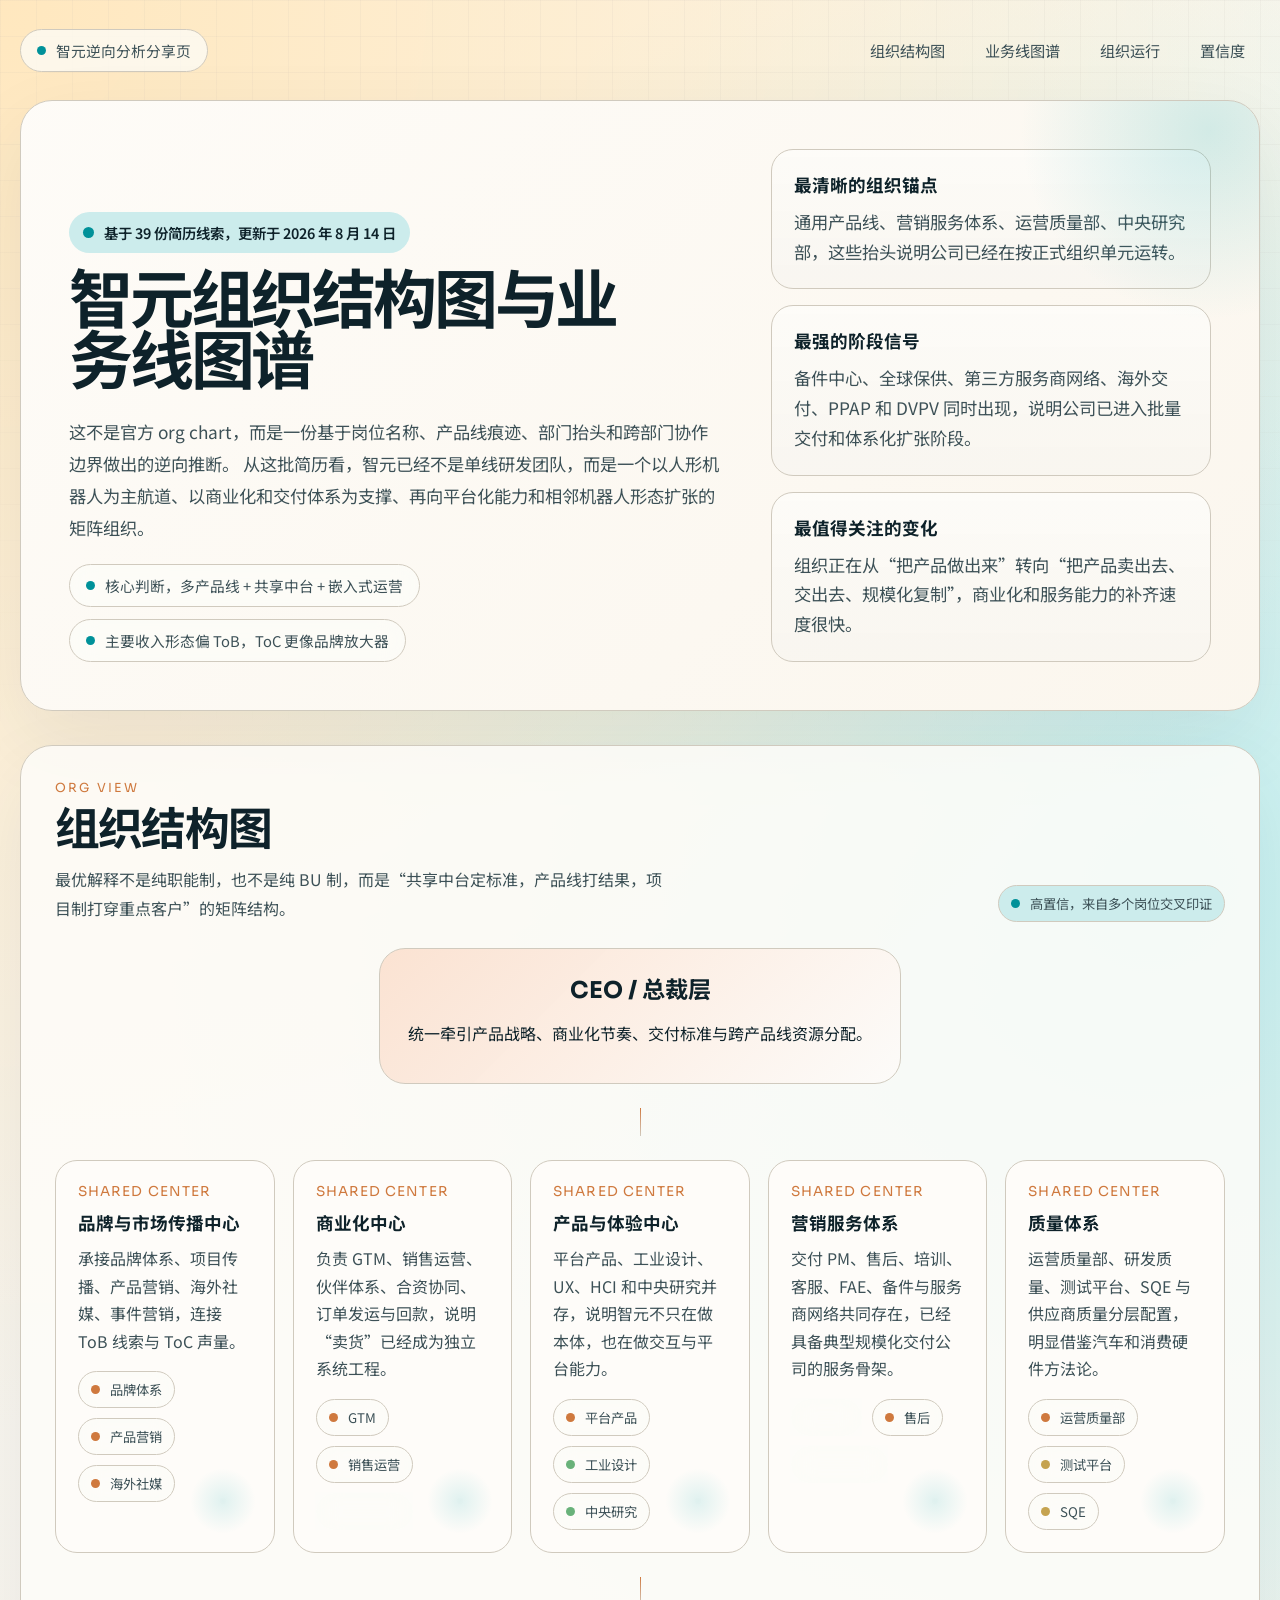
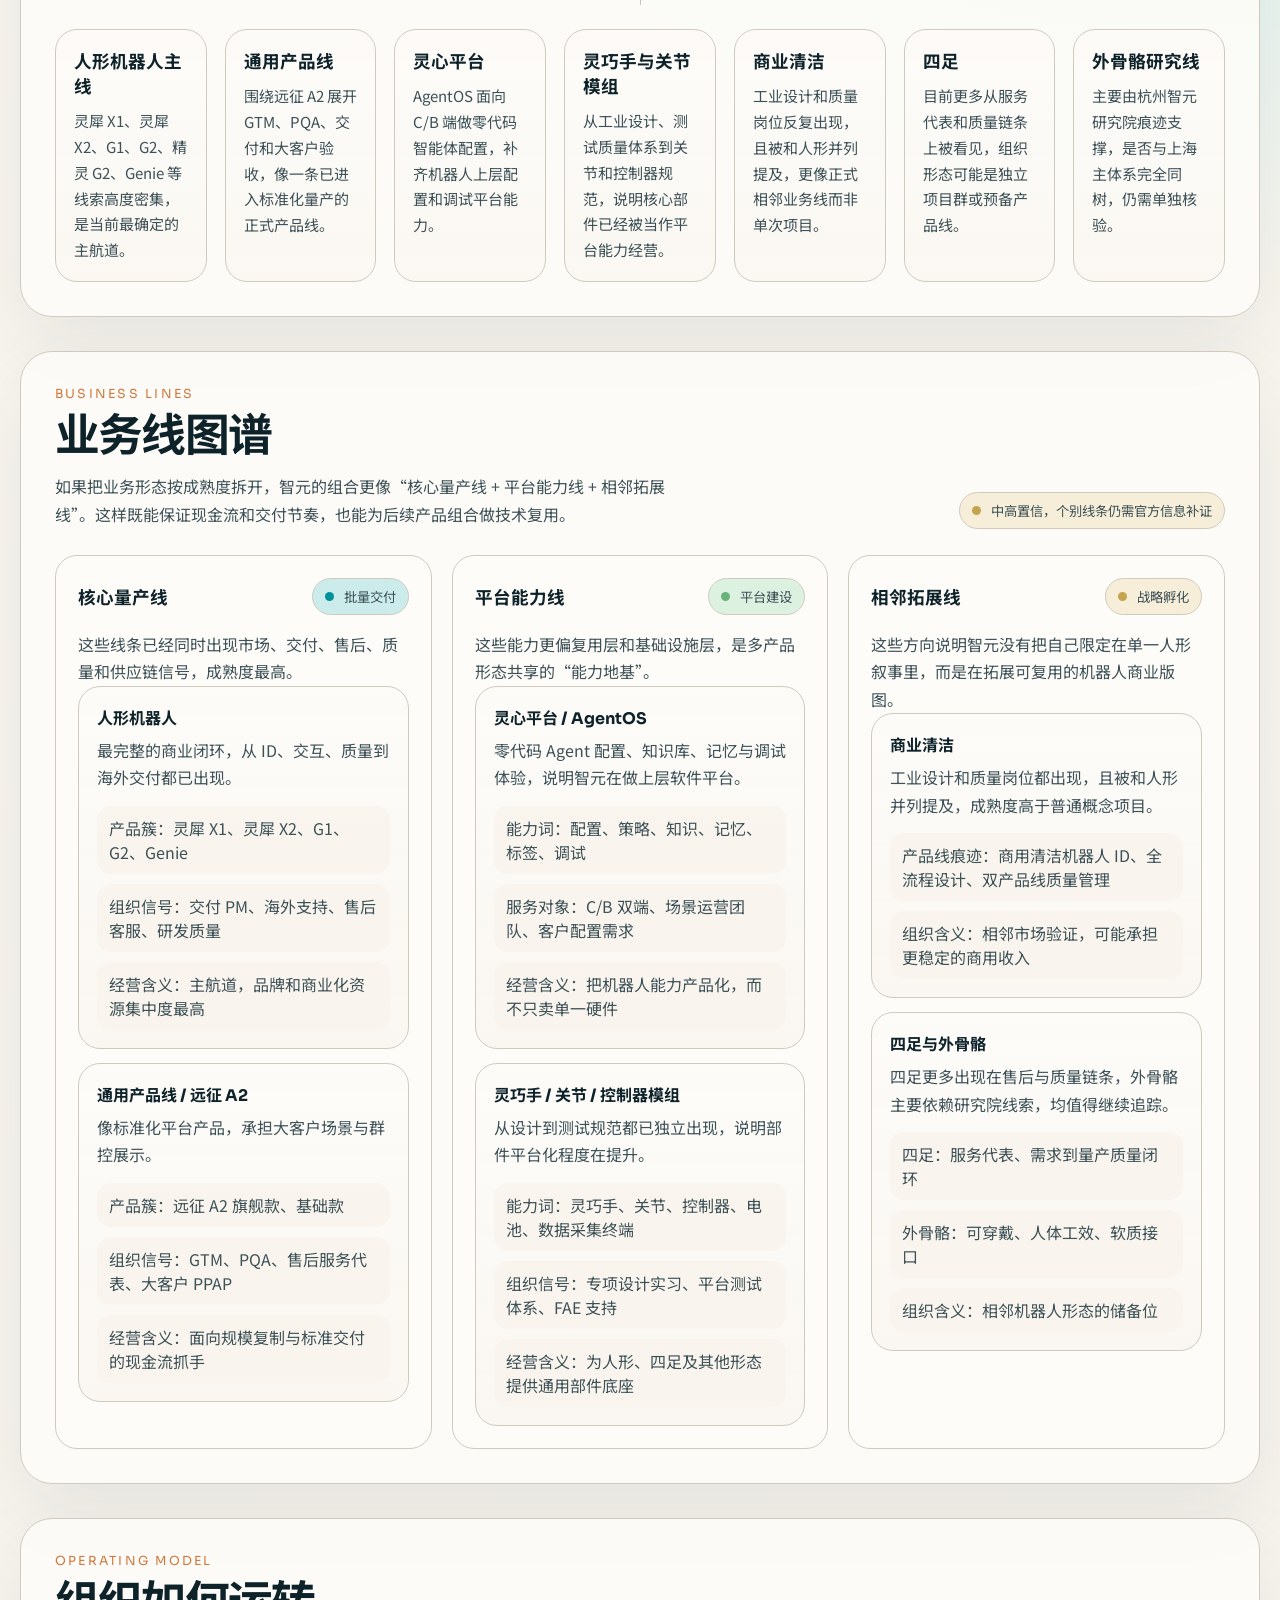
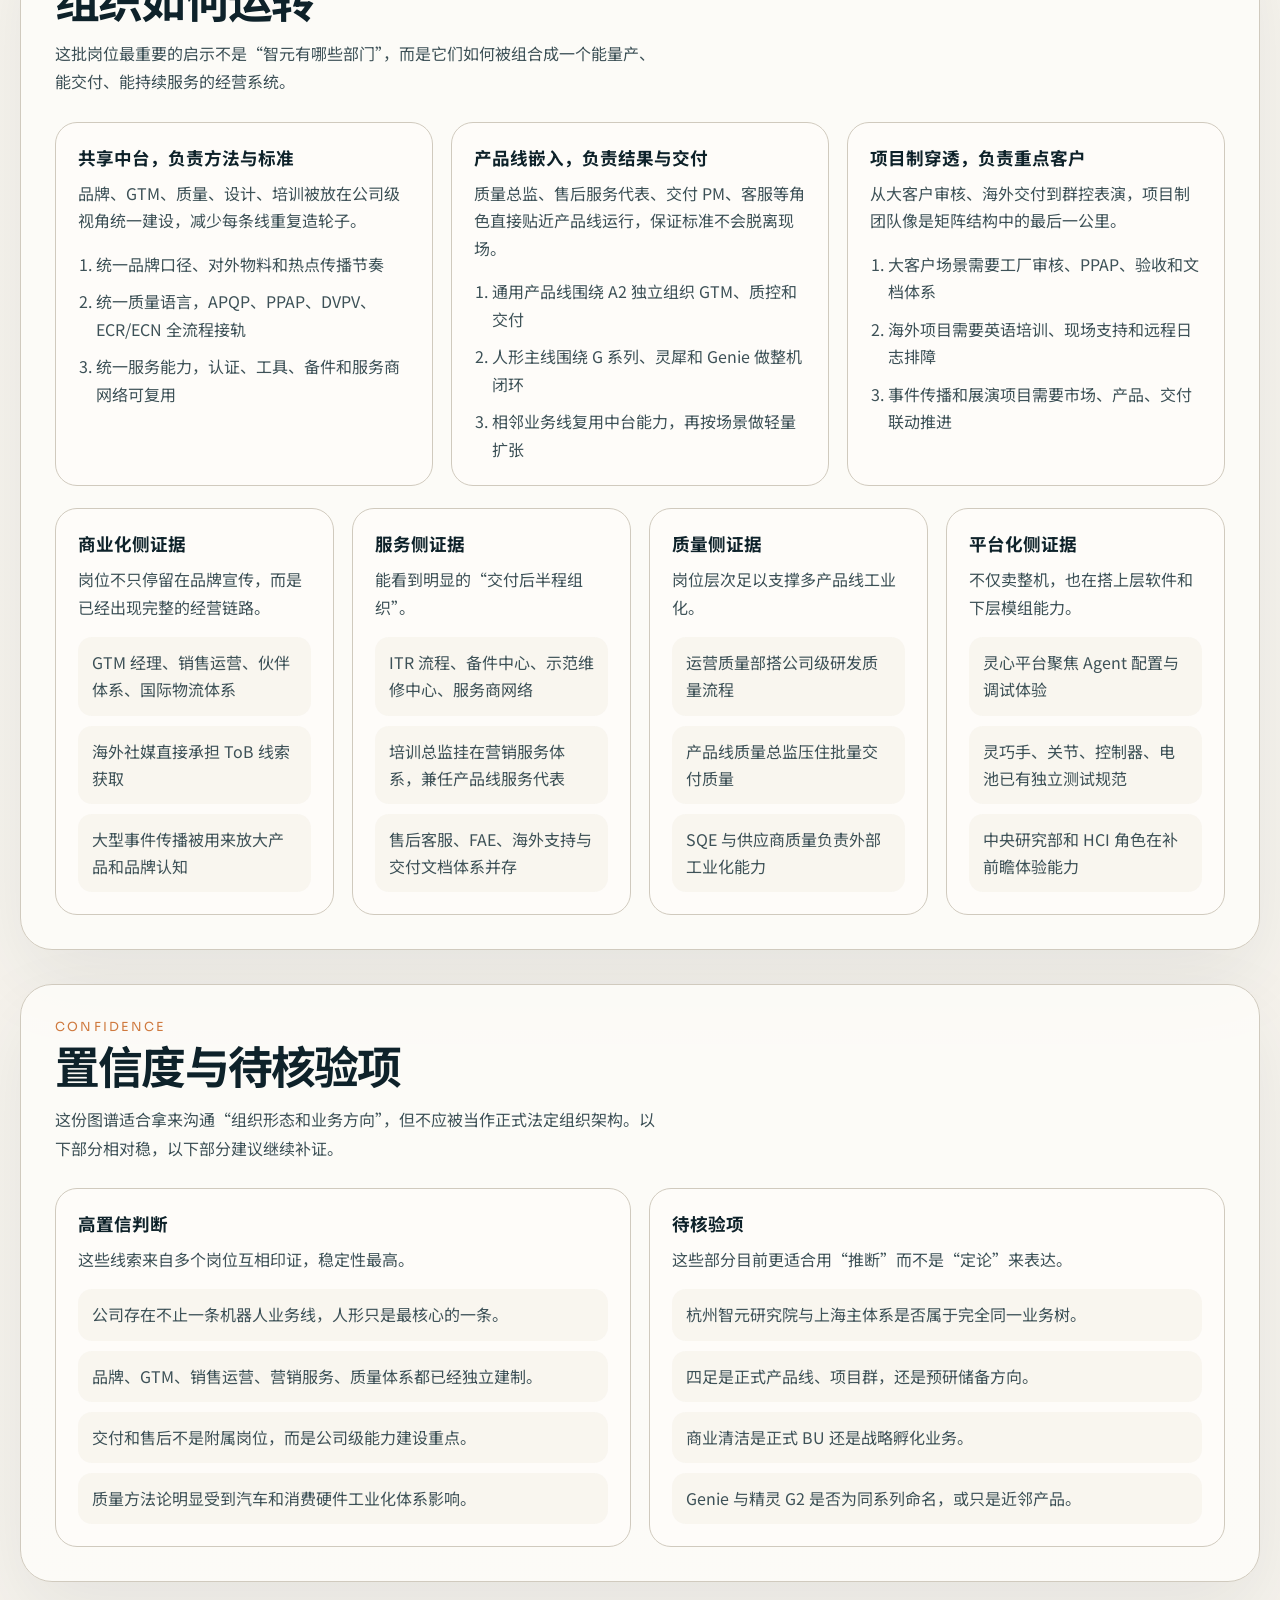
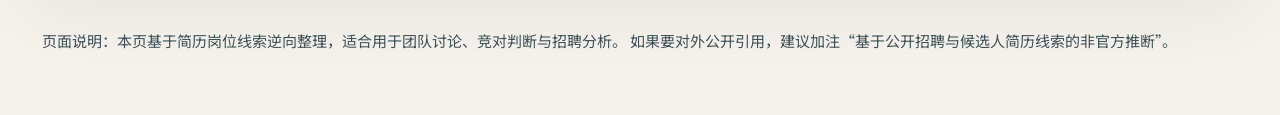
==== index.html @ f29b69a9 "Add Zhiyuan org map share page" ====
<!DOCTYPE html>
<html lang="zh-CN">
  <head>
    <meta charset="UTF-8" />
    <meta name="viewport" content="width=device-width, initial-scale=1.0" />
    <title>智元组织结构图与业务线图谱</title>
    <meta
      name="description"
      content="基于 39 份简历线索逆向推断的智元组织结构图、业务线图谱与组织运行方式。"
    />
    <style>
      @import url("https://fonts.googleapis.com/css2?family=Noto+Sans+SC:wght@400;500;700;800;900&family=Sora:wght@400;600;700;800&display=swap");

      :root {
        color-scheme: light;
        --bg: oklch(97.6% 0.01 85);
        --bg-strong: oklch(94.4% 0.028 82);
        --paper: oklch(99.2% 0.004 84 / 0.9);
        --paper-strong: oklch(97.8% 0.009 82 / 0.98);
        --ink: oklch(24% 0.03 225);
        --ink-soft: oklch(42% 0.026 218);
        --line: oklch(84% 0.018 86);
        --accent: oklch(58% 0.14 199);
        --accent-soft: oklch(92% 0.033 197);
        --signal: oklch(66% 0.13 53);
        --signal-soft: oklch(93% 0.035 56);
        --leaf: oklch(70% 0.11 150);
        --leaf-soft: oklch(94% 0.03 151);
        --warn: oklch(73% 0.11 87);
        --warn-soft: oklch(95% 0.03 89);
        --shadow: 0 30px 80px oklch(32% 0.04 228 / 0.08);
        --radius-xl: 32px;
        --radius-lg: 22px;
        --radius-md: 16px;
        --radius-sm: 999px;
      }

      * {
        box-sizing: border-box;
      }

      html {
        scroll-behavior: smooth;
      }

      body {
        margin: 0;
        min-height: 100vh;
        font-family: "Noto Sans SC", "PingFang SC", "Hiragino Sans GB",
          sans-serif;
        background:
          radial-gradient(circle at top left, oklch(94% 0.06 80), transparent 28%),
          radial-gradient(circle at 90% 18%, oklch(91% 0.06 200 / 0.75), transparent 24%),
          linear-gradient(180deg, var(--bg), oklch(96.4% 0.009 83));
        color: var(--ink);
      }

      body::before {
        content: "";
        position: fixed;
        inset: 0;
        background-image:
          linear-gradient(oklch(78% 0.01 85 / 0.18) 1px, transparent 1px),
          linear-gradient(90deg, oklch(78% 0.01 85 / 0.18) 1px, transparent 1px);
        background-size: 36px 36px;
        mask-image: linear-gradient(180deg, rgba(0, 0, 0, 0.55), transparent 85%);
        pointer-events: none;
      }

      a {
        color: inherit;
      }

      .page {
        width: min(1440px, calc(100% - 40px));
        margin: 0 auto;
        padding: 28px 0 60px;
        position: relative;
      }

      .topbar {
        display: flex;
        justify-content: space-between;
        gap: 16px;
        align-items: center;
        margin-bottom: 28px;
        flex-wrap: wrap;
      }

      .brand-chip,
      .meta-chip,
      .tag,
      .stage-chip,
      .confidence-chip {
        display: inline-flex;
        align-items: center;
        gap: 10px;
        border: 1px solid var(--line);
        border-radius: var(--radius-sm);
        padding: 10px 16px;
        font-size: 0.92rem;
        color: var(--ink-soft);
        background: oklch(99% 0.004 84 / 0.74);
        backdrop-filter: blur(12px);
      }

      .brand-chip::before,
      .meta-chip::before,
      .tag::before,
      .stage-chip::before,
      .confidence-chip::before {
        content: "";
        width: 9px;
        height: 9px;
        border-radius: 50%;
        background: var(--accent);
      }

      .nav-links {
        display: flex;
        gap: 10px;
        flex-wrap: wrap;
      }

      .nav-links a {
        text-decoration: none;
        font-size: 0.95rem;
        color: var(--ink-soft);
        padding: 10px 14px;
        border-radius: var(--radius-sm);
        border: 1px solid transparent;
      }

      .nav-links a:hover {
        border-color: var(--line);
        background: oklch(99% 0.004 84 / 0.84);
      }

      .hero {
        position: relative;
        overflow: hidden;
        border: 1px solid var(--line);
        border-radius: var(--radius-xl);
        padding: clamp(28px, 4vw, 48px);
        background:
          linear-gradient(135deg, oklch(99% 0.006 83 / 0.96), oklch(97.5% 0.013 82 / 0.95)),
          var(--paper);
        box-shadow: var(--shadow);
      }

      .hero::after {
        content: "";
        position: absolute;
        width: 460px;
        height: 460px;
        right: -180px;
        top: -200px;
        border-radius: 50%;
        background:
          radial-gradient(circle, oklch(70% 0.11 199 / 0.2), transparent 58%);
        pointer-events: none;
      }

      .hero-grid {
        display: grid;
        grid-template-columns: minmax(0, 1.45fr) minmax(320px, 0.95fr);
        gap: 30px;
        align-items: end;
      }

      .eyebrow {
        display: inline-flex;
        align-items: center;
        gap: 10px;
        margin-bottom: 18px;
        padding: 10px 14px;
        border-radius: var(--radius-sm);
        background: var(--accent-soft);
        color: var(--ink);
        font-size: 0.9rem;
        font-weight: 600;
      }

      .eyebrow::before {
        content: "";
        width: 11px;
        height: 11px;
        border-radius: 50%;
        background: var(--accent);
      }

      h1,
      h2,
      h3,
      h4 {
        margin: 0;
        font-family: "Sora", "Noto Sans SC", sans-serif;
      }

      h1 {
        max-width: 12ch;
        font-size: clamp(2.3rem, 5vw, 4.7rem);
        line-height: 0.96;
        letter-spacing: -0.05em;
      }

      .hero p {
        max-width: 65ch;
        margin: 22px 0 0;
        font-size: 1.08rem;
        line-height: 1.85;
        color: var(--ink-soft);
      }

      .hero-note {
        margin-top: 20px;
        display: flex;
        gap: 12px;
        flex-wrap: wrap;
      }

      .hero-side {
        display: grid;
        gap: 16px;
      }

      .highlight-card,
      .info-card,
      .lane,
      .run-card,
      .confidence-card,
      .evidence-card,
      .team-card,
      .product-card {
        border: 1px solid var(--line);
        border-radius: var(--radius-lg);
        background: var(--paper);
      }

      .highlight-card {
        padding: 22px;
        background:
          linear-gradient(180deg, oklch(99% 0.004 84 / 0.95), oklch(97.2% 0.008 83 / 0.97));
      }

      .highlight-card strong,
      .metric-title,
      .lane h3,
      .run-card h3,
      .team-card h3,
      .product-card h3,
      .confidence-card h3,
      .evidence-card h3 {
        display: block;
        font-size: 1.1rem;
        margin-bottom: 10px;
      }

      .highlight-card p,
      .info-card p,
      .lane p,
      .run-card p,
      .team-card p,
      .product-card p,
      .confidence-card p,
      .evidence-card p {
        margin: 0;
        color: var(--ink-soft);
        line-height: 1.72;
      }

      .section {
        margin-top: 34px;
        padding: clamp(22px, 3vw, 34px);
        border-radius: var(--radius-xl);
        background: oklch(99% 0.004 84 / 0.86);
        border: 1px solid var(--line);
        box-shadow: var(--shadow);
      }

      .section-header {
        display: flex;
        justify-content: space-between;
        gap: 16px;
        align-items: end;
        flex-wrap: wrap;
        margin-bottom: 26px;
      }

      .section-kicker {
        color: var(--signal);
        text-transform: uppercase;
        letter-spacing: 0.18em;
        font-size: 0.78rem;
        font-family: "Sora", sans-serif;
        margin-bottom: 12px;
      }

      .section-header h2 {
        font-size: clamp(1.65rem, 3.5vw, 2.8rem);
        line-height: 1.02;
        letter-spacing: -0.04em;
      }

      .section-header p {
        max-width: 68ch;
        margin: 12px 0 0;
        color: var(--ink-soft);
        line-height: 1.78;
      }

      .diagram-shell {
        position: relative;
        display: grid;
        gap: 24px;
      }

      .chief {
        justify-self: center;
        min-width: min(100%, 360px);
        padding: 22px 28px;
        border-radius: 26px;
        text-align: center;
        border: 1px solid var(--line);
        background:
          linear-gradient(135deg, var(--signal-soft), oklch(99% 0.003 84 / 0.96));
      }

      .chief h3 {
        font-size: 1.45rem;
        margin-bottom: 10px;
      }

      .connector {
        width: 1px;
        height: 28px;
        background: linear-gradient(180deg, var(--signal), var(--line));
        justify-self: center;
      }

      .team-grid,
      .product-grid,
      .evidence-grid,
      .confidence-grid {
        display: grid;
        gap: 18px;
      }

      .team-grid {
        grid-template-columns: repeat(5, minmax(0, 1fr));
      }

      .team-card {
        padding: 22px;
        position: relative;
        overflow: hidden;
      }

      .team-card::after {
        content: "";
        position: absolute;
        inset: auto 18px 18px auto;
        width: 66px;
        height: 66px;
        border-radius: 50%;
        background: radial-gradient(circle, oklch(68% 0.11 199 / 0.14), transparent 70%);
      }

      .team-role {
        font-size: 0.85rem;
        color: var(--signal);
        font-family: "Sora", sans-serif;
        letter-spacing: 0.08em;
        text-transform: uppercase;
        margin-bottom: 10px;
      }

      .tag-row,
      .evidence-list {
        display: flex;
        gap: 10px;
        flex-wrap: wrap;
        margin-top: 16px;
      }

      .tag,
      .stage-chip,
      .confidence-chip {
        padding: 8px 12px;
        font-size: 0.83rem;
      }

      .tag::before {
        background: var(--signal);
      }

      .tag.is-leaf::before,
      .stage-chip.is-platform::before {
        background: var(--leaf);
      }

      .tag.is-warn::before,
      .stage-chip.is-adjacent::before,
      .confidence-chip.is-medium::before {
        background: var(--warn);
      }

      .stage-chip.is-core {
        background: var(--accent-soft);
      }

      .stage-chip.is-platform {
        background: var(--leaf-soft);
      }

      .stage-chip.is-adjacent {
        background: var(--warn-soft);
      }

      .confidence-chip.is-high {
        background: var(--accent-soft);
      }

      .confidence-chip.is-medium {
        background: var(--warn-soft);
      }

      .confidence-chip.is-low {
        background: oklch(95% 0.02 20);
      }

      .product-grid {
        grid-template-columns: repeat(7, minmax(0, 1fr));
      }

      .product-card {
        padding: 18px;
        min-height: 180px;
        background:
          linear-gradient(180deg, oklch(99% 0.004 84 / 0.96), oklch(97.8% 0.008 83 / 0.95));
      }

      .product-card p {
        font-size: 0.94rem;
      }

      .lane-grid {
        display: grid;
        gap: 20px;
        grid-template-columns: repeat(3, minmax(0, 1fr));
      }

      .lane {
        padding: 22px;
      }

      .lane-header {
        display: flex;
        align-items: center;
        justify-content: space-between;
        gap: 12px;
        margin-bottom: 16px;
      }

      .lane-header h3 {
        margin-bottom: 0;
      }

      .lane-stack {
        display: grid;
        gap: 14px;
      }

      .info-card {
        padding: 18px;
        background:
          linear-gradient(180deg, oklch(99% 0.004 84 / 0.98), oklch(97.6% 0.008 82 / 0.96));
      }

      .info-card h4 {
        font-size: 1rem;
        margin-bottom: 8px;
      }

      .info-card ul {
        margin: 14px 0 0;
        padding: 0;
        list-style: none;
        display: grid;
        gap: 10px;
        color: var(--ink-soft);
      }

      .info-card li {
        padding: 10px 12px;
        border-radius: 14px;
        background: oklch(97.2% 0.009 83 / 0.95);
      }

      .run-grid {
        display: grid;
        gap: 18px;
        grid-template-columns: repeat(3, minmax(0, 1fr));
      }

      .run-card {
        padding: 22px;
      }

      .run-card ol {
        margin: 16px 0 0;
        padding-left: 18px;
        color: var(--ink-soft);
        display: grid;
        gap: 10px;
        line-height: 1.72;
      }

      .confidence-grid {
        grid-template-columns: repeat(2, minmax(0, 1fr));
      }

      .confidence-card,
      .evidence-card {
        padding: 22px;
      }

      .confidence-card ul,
      .evidence-card ul {
        list-style: none;
        padding: 0;
        margin: 16px 0 0;
        display: grid;
        gap: 10px;
      }

      .confidence-card li,
      .evidence-card li {
        padding: 12px 14px;
        border-radius: 14px;
        background: oklch(97.4% 0.009 82 / 0.95);
        color: var(--ink-soft);
        line-height: 1.7;
      }

      .evidence-grid {
        grid-template-columns: repeat(4, minmax(0, 1fr));
      }

      footer {
        margin-top: 26px;
        padding: 20px 22px 0;
        color: var(--ink-soft);
        font-size: 0.94rem;
        line-height: 1.78;
      }

      .fade-up {
        opacity: 0;
        transform: translateY(28px);
        animation: fade-up 0.8s cubic-bezier(0.22, 1, 0.36, 1) forwards;
      }

      .delay-1 {
        animation-delay: 0.08s;
      }

      .delay-2 {
        animation-delay: 0.16s;
      }

      .delay-3 {
        animation-delay: 0.24s;
      }

      .delay-4 {
        animation-delay: 0.32s;
      }

      @keyframes fade-up {
        to {
          opacity: 1;
          transform: translateY(0);
        }
      }

      @media (max-width: 1240px) {
        .team-grid {
          grid-template-columns: repeat(3, minmax(0, 1fr));
        }

        .product-grid {
          grid-template-columns: repeat(4, minmax(0, 1fr));
        }

        .evidence-grid {
          grid-template-columns: repeat(2, minmax(0, 1fr));
        }
      }

      @media (max-width: 980px) {
        .page {
          width: min(100% - 24px, 1440px);
          padding-top: 18px;
        }

        .hero-grid,
        .lane-grid,
        .run-grid,
        .confidence-grid {
          grid-template-columns: 1fr;
        }

        .team-grid {
          grid-template-columns: repeat(2, minmax(0, 1fr));
        }

        .product-grid {
          grid-template-columns: repeat(2, minmax(0, 1fr));
        }
      }

      @media (max-width: 680px) {
        .section,
        .hero {
          padding: 22px;
          border-radius: 24px;
        }

        .team-grid,
        .product-grid,
        .evidence-grid {
          grid-template-columns: 1fr;
        }

        h1 {
          max-width: none;
        }

        .topbar {
          margin-bottom: 18px;
        }

        .nav-links {
          width: 100%;
        }

        .nav-links a {
          flex: 1 1 auto;
          text-align: center;
        }
      }
    </style>
  </head>
  <body>
    <div class="page">
      <header class="topbar fade-up">
        <div class="brand-chip">智元逆向分析分享页</div>
        <nav class="nav-links" aria-label="页面导航">
          <a href="#org">组织结构图</a>
          <a href="#lines">业务线图谱</a>
          <a href="#operating">组织运行</a>
          <a href="#confidence">置信度</a>
        </nav>
      </header>

      <section class="hero fade-up delay-1">
        <div class="hero-grid">
          <div>
            <div class="eyebrow">基于 39 份简历线索，更新于 2026 年 8 月 14 日</div>
            <h1>智元组织结构图与业务线图谱</h1>
            <p>
              这不是官方 org chart，而是一份基于岗位名称、产品线痕迹、部门抬头和跨部门协作边界做出的逆向推断。
              从这批简历看，智元已经不是单线研发团队，而是一个以人形机器人为主航道、以商业化和交付体系为支撑、再向平台化能力和相邻机器人形态扩张的矩阵组织。
            </p>
            <div class="hero-note">
              <span class="meta-chip">核心判断，多产品线 + 共享中台 + 嵌入式运营</span>
              <span class="meta-chip">主要收入形态偏 ToB，ToC 更像品牌放大器</span>
            </div>
          </div>

          <div class="hero-side">
            <article class="highlight-card">
              <strong>最清晰的组织锚点</strong>
              <p>通用产品线、营销服务体系、运营质量部、中央研究部，这些抬头说明公司已经在按正式组织单元运转。</p>
            </article>
            <article class="highlight-card">
              <strong>最强的阶段信号</strong>
              <p>备件中心、全球保供、第三方服务商网络、海外交付、PPAP 和 DVPV 同时出现，说明公司已进入批量交付和体系化扩张阶段。</p>
            </article>
            <article class="highlight-card">
              <strong>最值得关注的变化</strong>
              <p>组织正在从“把产品做出来”转向“把产品卖出去、交出去、规模化复制”，商业化和服务能力的补齐速度很快。</p>
            </article>
          </div>
        </div>
      </section>

      <section class="section fade-up delay-2" id="org">
        <div class="section-header">
          <div>
            <div class="section-kicker">Org View</div>
            <h2>组织结构图</h2>
            <p>
              最优解释不是纯职能制，也不是纯 BU 制，而是“共享中台定标准，产品线打结果，项目制打穿重点客户”的矩阵结构。
            </p>
          </div>
          <span class="confidence-chip is-high">高置信，来自多个岗位交叉印证</span>
        </div>

        <div class="diagram-shell">
          <div class="chief">
            <h3>CEO / 总裁层</h3>
            <p>统一牵引产品战略、商业化节奏、交付标准与跨产品线资源分配。</p>
          </div>
          <div class="connector" aria-hidden="true"></div>

          <div class="team-grid">
            <article class="team-card">
              <div class="team-role">Shared Center</div>
              <h3>品牌与市场传播中心</h3>
              <p>承接品牌体系、项目传播、产品营销、海外社媒、事件营销，连接 ToB 线索与 ToC 声量。</p>
              <div class="tag-row">
                <span class="tag">品牌体系</span>
                <span class="tag">产品营销</span>
                <span class="tag">海外社媒</span>
              </div>
            </article>

            <article class="team-card">
              <div class="team-role">Shared Center</div>
              <h3>商业化中心</h3>
              <p>负责 GTM、销售运营、伙伴体系、合资协同、订单发运与回款，说明“卖货”已经成为独立系统工程。</p>
              <div class="tag-row">
                <span class="tag">GTM</span>
                <span class="tag">销售运营</span>
                <span class="tag">伙伴体系</span>
              </div>
            </article>

            <article class="team-card">
              <div class="team-role">Shared Center</div>
              <h3>产品与体验中心</h3>
              <p>平台产品、工业设计、UX、HCI 和中央研究并存，说明智元不只在做本体，也在做交互与平台能力。</p>
              <div class="tag-row">
                <span class="tag">平台产品</span>
                <span class="tag is-leaf">工业设计</span>
                <span class="tag is-leaf">中央研究</span>
              </div>
            </article>

            <article class="team-card">
              <div class="team-role">Shared Center</div>
              <h3>营销服务体系</h3>
              <p>交付 PM、售后、培训、客服、FAE、备件与服务商网络共同存在，已经具备典型规模化交付公司的服务骨架。</p>
              <div class="tag-row">
                <span class="tag">交付</span>
                <span class="tag">售后</span>
                <span class="tag">培训认证</span>
              </div>
            </article>

            <article class="team-card">
              <div class="team-role">Shared Center</div>
              <h3>质量体系</h3>
              <p>运营质量部、研发质量、测试平台、SQE 与供应商质量分层配置，明显借鉴汽车和消费硬件方法论。</p>
              <div class="tag-row">
                <span class="tag">运营质量部</span>
                <span class="tag is-warn">测试平台</span>
                <span class="tag is-warn">SQE</span>
              </div>
            </article>
          </div>

          <div class="connector" aria-hidden="true"></div>

          <div class="product-grid">
            <article class="product-card">
              <h3>人形机器人主线</h3>
              <p>灵犀 X1、灵犀 X2、G1、G2、精灵 G2、Genie 等线索高度密集，是当前最确定的主航道。</p>
            </article>
            <article class="product-card">
              <h3>通用产品线</h3>
              <p>围绕远征 A2 展开 GTM、PQA、交付和大客户验收，像一条已进入标准化量产的正式产品线。</p>
            </article>
            <article class="product-card">
              <h3>灵心平台</h3>
              <p>AgentOS 面向 C/B 端做零代码智能体配置，补齐机器人上层配置和调试平台能力。</p>
            </article>
            <article class="product-card">
              <h3>灵巧手与关节模组</h3>
              <p>从工业设计、测试质量体系到关节和控制器规范，说明核心部件已经被当作平台能力经营。</p>
            </article>
            <article class="product-card">
              <h3>商业清洁</h3>
              <p>工业设计和质量岗位反复出现，且被和人形并列提及，更像正式相邻业务线而非单次项目。</p>
            </article>
            <article class="product-card">
              <h3>四足</h3>
              <p>目前更多从服务代表和质量链条上被看见，组织形态可能是独立项目群或预备产品线。</p>
            </article>
            <article class="product-card">
              <h3>外骨骼研究线</h3>
              <p>主要由杭州智元研究院痕迹支撑，是否与上海主体系完全同树，仍需单独核验。</p>
            </article>
          </div>
        </div>
      </section>

      <section class="section fade-up delay-3" id="lines">
        <div class="section-header">
          <div>
            <div class="section-kicker">Business Lines</div>
            <h2>业务线图谱</h2>
            <p>
              如果把业务形态按成熟度拆开，智元的组合更像“核心量产线 + 平台能力线 + 相邻拓展线”。这样既能保证现金流和交付节奏，也能为后续产品组合做技术复用。
            </p>
          </div>
          <span class="confidence-chip is-medium">中高置信，个别线条仍需官方信息补证</span>
        </div>

        <div class="lane-grid">
          <article class="lane">
            <div class="lane-header">
              <h3>核心量产线</h3>
              <span class="stage-chip is-core">批量交付</span>
            </div>
            <p>这些线条已经同时出现市场、交付、售后、质量和供应链信号，成熟度最高。</p>
            <div class="lane-stack">
              <section class="info-card">
                <h4>人形机器人</h4>
                <p>最完整的商业闭环，从 ID、交互、质量到海外交付都已出现。</p>
                <ul>
                  <li>产品簇：灵犀 X1、灵犀 X2、G1、G2、Genie</li>
                  <li>组织信号：交付 PM、海外支持、售后客服、研发质量</li>
                  <li>经营含义：主航道，品牌和商业化资源集中度最高</li>
                </ul>
              </section>

              <section class="info-card">
                <h4>通用产品线 / 远征 A2</h4>
                <p>像标准化平台产品，承担大客户场景与群控展示。</p>
                <ul>
                  <li>产品簇：远征 A2 旗舰款、基础款</li>
                  <li>组织信号：GTM、PQA、售后服务代表、大客户 PPAP</li>
                  <li>经营含义：面向规模复制与标准交付的现金流抓手</li>
                </ul>
              </section>
            </div>
          </article>

          <article class="lane">
            <div class="lane-header">
              <h3>平台能力线</h3>
              <span class="stage-chip is-platform">平台建设</span>
            </div>
            <p>这些能力更偏复用层和基础设施层，是多产品形态共享的“能力地基”。</p>
            <div class="lane-stack">
              <section class="info-card">
                <h4>灵心平台 / AgentOS</h4>
                <p>零代码 Agent 配置、知识库、记忆与调试体验，说明智元在做上层软件平台。</p>
                <ul>
                  <li>能力词：配置、策略、知识、记忆、标签、调试</li>
                  <li>服务对象：C/B 双端、场景运营团队、客户配置需求</li>
                  <li>经营含义：把机器人能力产品化，而不只卖单一硬件</li>
                </ul>
              </section>

              <section class="info-card">
                <h4>灵巧手 / 关节 / 控制器模组</h4>
                <p>从设计到测试规范都已独立出现，说明部件平台化程度在提升。</p>
                <ul>
                  <li>能力词：灵巧手、关节、控制器、电池、数据采集终端</li>
                  <li>组织信号：专项设计实习、平台测试体系、FAE 支持</li>
                  <li>经营含义：为人形、四足及其他形态提供通用部件底座</li>
                </ul>
              </section>
            </div>
          </article>

          <article class="lane">
            <div class="lane-header">
              <h3>相邻拓展线</h3>
              <span class="stage-chip is-adjacent">战略孵化</span>
            </div>
            <p>这些方向说明智元没有把自己限定在单一人形叙事里，而是在拓展可复用的机器人商业版图。</p>
            <div class="lane-stack">
              <section class="info-card">
                <h4>商业清洁</h4>
                <p>工业设计和质量岗位都出现，且被和人形并列提及，成熟度高于普通概念项目。</p>
                <ul>
                  <li>产品线痕迹：商用清洁机器人 ID、全流程设计、双产品线质量管理</li>
                  <li>组织含义：相邻市场验证，可能承担更稳定的商用收入</li>
                </ul>
              </section>

              <section class="info-card">
                <h4>四足与外骨骼</h4>
                <p>四足更多出现在售后与质量链条，外骨骼主要依赖研究院线索，均值得继续追踪。</p>
                <ul>
                  <li>四足：服务代表、需求到量产质量闭环</li>
                  <li>外骨骼：可穿戴、人体工效、软质接口</li>
                  <li>组织含义：相邻机器人形态的储备位</li>
                </ul>
              </section>
            </div>
          </article>
        </div>
      </section>

      <section class="section fade-up delay-4" id="operating">
        <div class="section-header">
          <div>
            <div class="section-kicker">Operating Model</div>
            <h2>组织如何运转</h2>
            <p>
              这批岗位最重要的启示不是“智元有哪些部门”，而是它们如何被组合成一个能量产、能交付、能持续服务的经营系统。
            </p>
          </div>
        </div>

        <div class="run-grid">
          <article class="run-card">
            <h3>共享中台，负责方法与标准</h3>
            <p>品牌、GTM、质量、设计、培训被放在公司级视角统一建设，减少每条线重复造轮子。</p>
            <ol>
              <li>统一品牌口径、对外物料和热点传播节奏</li>
              <li>统一质量语言，APQP、PPAP、DVPV、ECR/ECN 全流程接轨</li>
              <li>统一服务能力，认证、工具、备件和服务商网络可复用</li>
            </ol>
          </article>

          <article class="run-card">
            <h3>产品线嵌入，负责结果与交付</h3>
            <p>质量总监、售后服务代表、交付 PM、客服等角色直接贴近产品线运行，保证标准不会脱离现场。</p>
            <ol>
              <li>通用产品线围绕 A2 独立组织 GTM、质控和交付</li>
              <li>人形主线围绕 G 系列、灵犀和 Genie 做整机闭环</li>
              <li>相邻业务线复用中台能力，再按场景做轻量扩张</li>
            </ol>
          </article>

          <article class="run-card">
            <h3>项目制穿透，负责重点客户</h3>
            <p>从大客户审核、海外交付到群控表演，项目制团队像是矩阵结构中的最后一公里。</p>
            <ol>
              <li>大客户场景需要工厂审核、PPAP、验收和文档体系</li>
              <li>海外项目需要英语培训、现场支持和远程日志排障</li>
              <li>事件传播和展演项目需要市场、产品、交付联动推进</li>
            </ol>
          </article>
        </div>

        <div class="evidence-grid" style="margin-top: 22px;">
          <article class="evidence-card">
            <h3>商业化侧证据</h3>
            <p>岗位不只停留在品牌宣传，而是已经出现完整的经营链路。</p>
            <ul>
              <li>GTM 经理、销售运营、伙伴体系、国际物流体系</li>
              <li>海外社媒直接承担 ToB 线索获取</li>
              <li>大型事件传播被用来放大产品和品牌认知</li>
            </ul>
          </article>

          <article class="evidence-card">
            <h3>服务侧证据</h3>
            <p>能看到明显的“交付后半程组织”。</p>
            <ul>
              <li>ITR 流程、备件中心、示范维修中心、服务商网络</li>
              <li>培训总监挂在营销服务体系，兼任产品线服务代表</li>
              <li>售后客服、FAE、海外支持与交付文档体系并存</li>
            </ul>
          </article>

          <article class="evidence-card">
            <h3>质量侧证据</h3>
            <p>岗位层次足以支撑多产品线工业化。</p>
            <ul>
              <li>运营质量部搭公司级研发质量流程</li>
              <li>产品线质量总监压住批量交付质量</li>
              <li>SQE 与供应商质量负责外部工业化能力</li>
            </ul>
          </article>

          <article class="evidence-card">
            <h3>平台化侧证据</h3>
            <p>不仅卖整机，也在搭上层软件和下层模组能力。</p>
            <ul>
              <li>灵心平台聚焦 Agent 配置与调试体验</li>
              <li>灵巧手、关节、控制器、电池已有独立测试规范</li>
              <li>中央研究部和 HCI 角色在补前瞻体验能力</li>
            </ul>
          </article>
        </div>
      </section>

      <section class="section fade-up delay-4" id="confidence">
        <div class="section-header">
          <div>
            <div class="section-kicker">Confidence</div>
            <h2>置信度与待核验项</h2>
            <p>
              这份图谱适合拿来沟通“组织形态和业务方向”，但不应被当作正式法定组织架构。以下部分相对稳，以下部分建议继续补证。
            </p>
          </div>
        </div>

        <div class="confidence-grid">
          <article class="confidence-card">
            <h3>高置信判断</h3>
            <p>这些线索来自多个岗位互相印证，稳定性最高。</p>
            <ul>
              <li>公司存在不止一条机器人业务线，人形只是最核心的一条。</li>
              <li>品牌、GTM、销售运营、营销服务、质量体系都已经独立建制。</li>
              <li>交付和售后不是附属岗位，而是公司级能力建设重点。</li>
              <li>质量方法论明显受到汽车和消费硬件工业化体系影响。</li>
            </ul>
          </article>

          <article class="confidence-card">
            <h3>待核验项</h3>
            <p>这些部分目前更适合用“推断”而不是“定论”来表达。</p>
            <ul>
              <li>杭州智元研究院与上海主体系是否属于完全同一业务树。</li>
              <li>四足是正式产品线、项目群，还是预研储备方向。</li>
              <li>商业清洁是正式 BU 还是战略孵化业务。</li>
              <li>Genie 与精灵 G2 是否为同系列命名，或只是近邻产品。</li>
            </ul>
          </article>
        </div>
      </section>

      <footer class="fade-up delay-4">
        页面说明：本页基于简历岗位线索逆向整理，适合用于团队讨论、竞对判断与招聘分析。
        如果要对外公开引用，建议加注“基于公开招聘与候选人简历线索的非官方推断”。
      </footer>
    </div>
  </body>
</html>
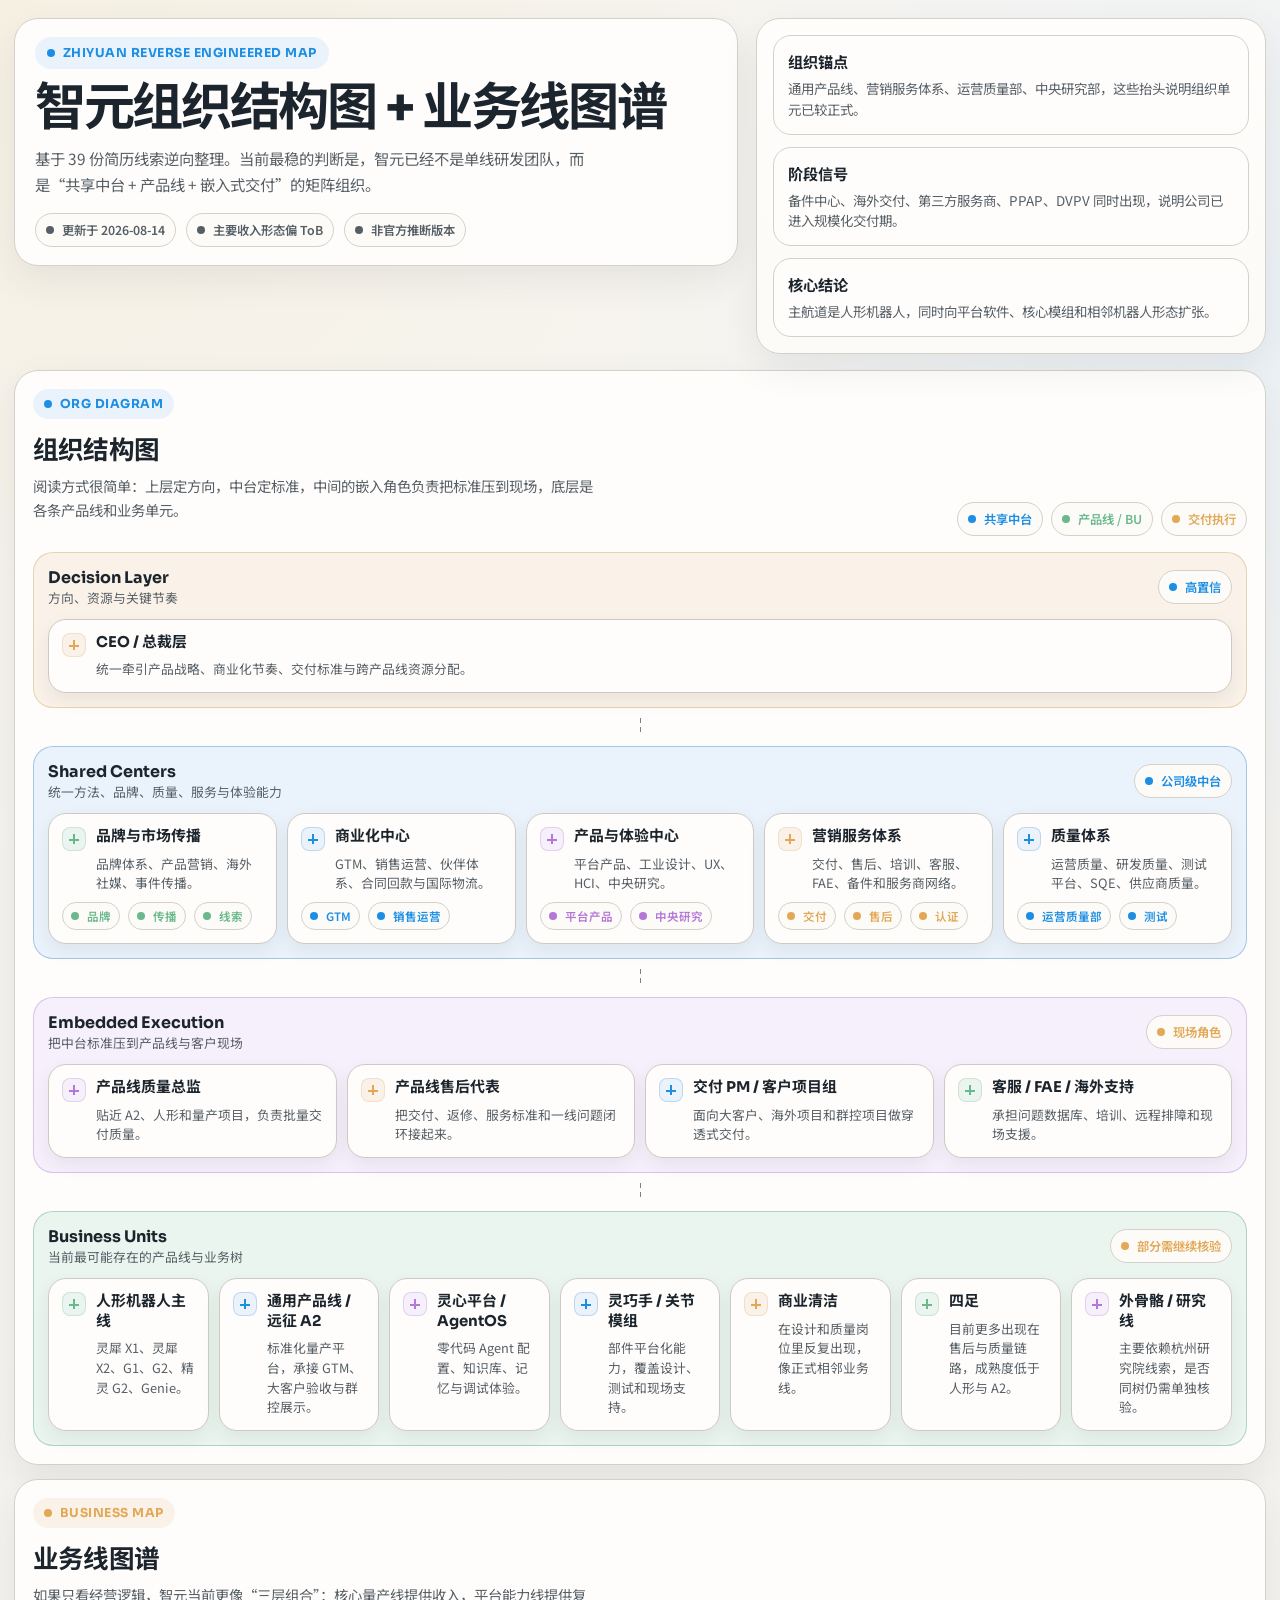
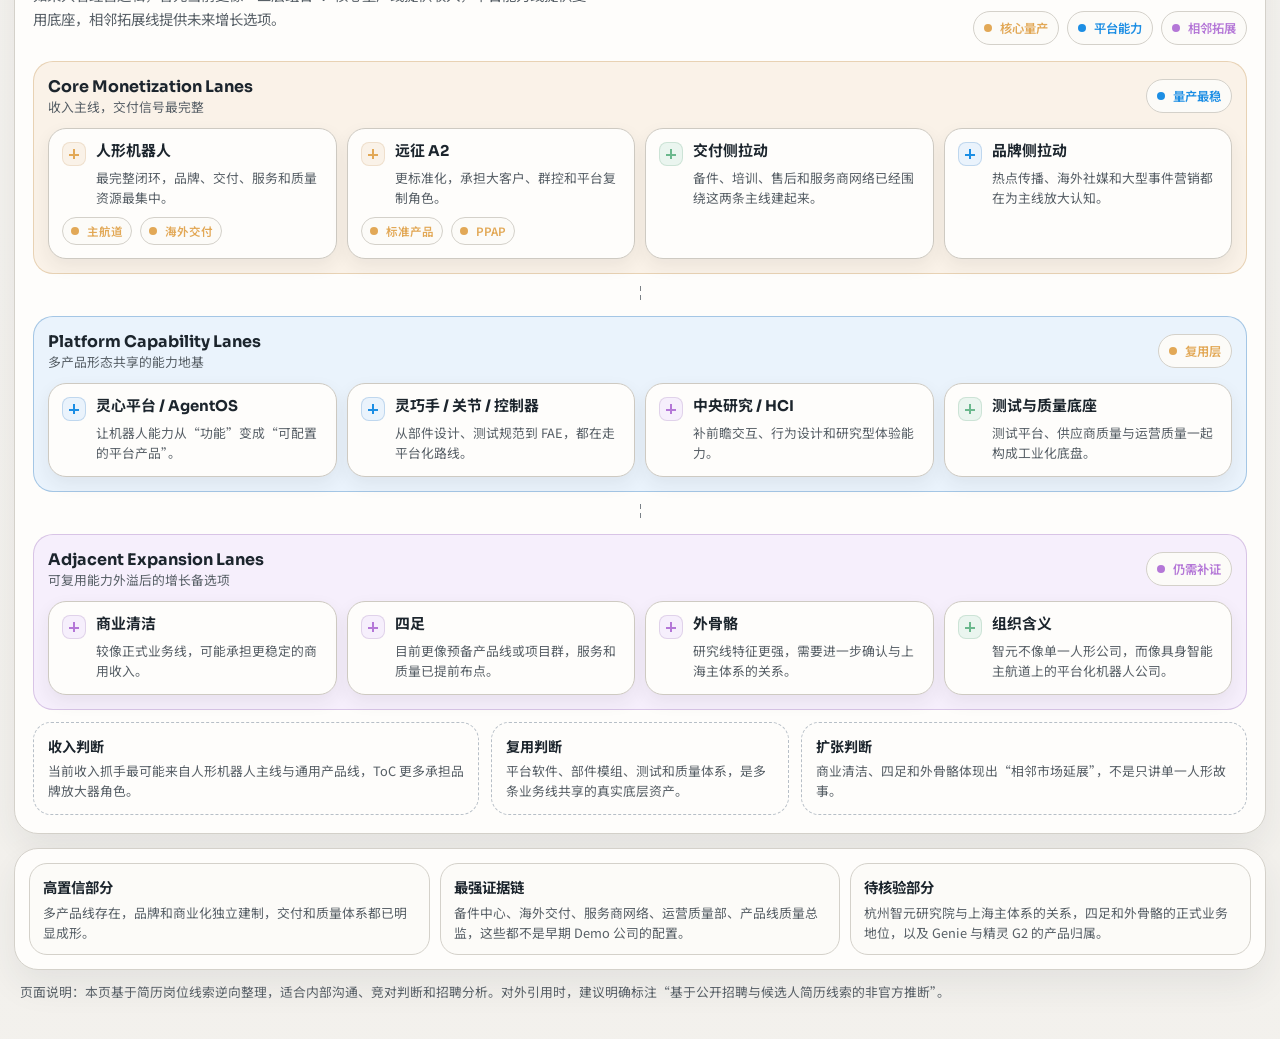
==== commit 9d898a6b: "Refine diagram layout for readability" ====
--- a/index.html
+++ b/index.html
@@ -6,32 +6,31 @@
     <title>智元组织结构图与业务线图谱</title>
     <meta
       name="description"
-      content="基于 39 份简历线索逆向推断的智元组织结构图、业务线图谱与组织运行方式。"
+      content="基于 39 份简历线索逆向推断的智元组织结构图、业务线图谱与组织运行框架。"
     />
     <style>
-      @import url("https://fonts.googleapis.com/css2?family=Noto+Sans+SC:wght@400;500;700;800;900&family=Sora:wght@400;600;700;800&display=swap");
+      @import url("https://fonts.googleapis.com/css2?family=Noto+Sans+SC:wght@400;500;700;800&family=Sora:wght@500;600;700;800&display=swap");
 
       :root {
         color-scheme: light;
-        --bg: oklch(97.6% 0.01 85);
-        --bg-strong: oklch(94.4% 0.028 82);
-        --paper: oklch(99.2% 0.004 84 / 0.9);
-        --paper-strong: oklch(97.8% 0.009 82 / 0.98);
-        --ink: oklch(24% 0.03 225);
-        --ink-soft: oklch(42% 0.026 218);
-        --line: oklch(84% 0.018 86);
-        --accent: oklch(58% 0.14 199);
-        --accent-soft: oklch(92% 0.033 197);
-        --signal: oklch(66% 0.13 53);
-        --signal-soft: oklch(93% 0.035 56);
-        --leaf: oklch(70% 0.11 150);
-        --leaf-soft: oklch(94% 0.03 151);
-        --warn: oklch(73% 0.11 87);
-        --warn-soft: oklch(95% 0.03 89);
-        --shadow: 0 30px 80px oklch(32% 0.04 228 / 0.08);
-        --radius-xl: 32px;
-        --radius-lg: 22px;
-        --radius-md: 16px;
+        --bg: oklch(96.9% 0.006 85);
+        --paper: oklch(99.5% 0.003 85);
+        --paper-soft: oklch(98.8% 0.004 85);
+        --ink: oklch(26% 0.02 248);
+        --muted: oklch(48% 0.016 248);
+        --line: oklch(86% 0.01 85);
+        --blue: oklch(63% 0.16 248);
+        --blue-soft: oklch(96% 0.016 247);
+        --green: oklch(72% 0.1 158);
+        --green-soft: oklch(96% 0.014 160);
+        --orange: oklch(77% 0.12 74);
+        --orange-soft: oklch(96.5% 0.016 74);
+        --purple: oklch(67% 0.15 312);
+        --purple-soft: oklch(96.2% 0.018 311);
+        --shadow: 0 14px 36px oklch(32% 0.018 248 / 0.08);
+        --radius-xl: 24px;
+        --radius-lg: 18px;
+        --radius-md: 14px;
         --radius-sm: 999px;
       }
 
@@ -45,26 +44,24 @@
 
       body {
         margin: 0;
-        min-height: 100vh;
         font-family: "Noto Sans SC", "PingFang SC", "Hiragino Sans GB",
           sans-serif;
+        color: var(--ink);
         background:
-          radial-gradient(circle at top left, oklch(94% 0.06 80), transparent 28%),
-          radial-gradient(circle at 90% 18%, oklch(91% 0.06 200 / 0.75), transparent 24%),
-          linear-gradient(180deg, var(--bg), oklch(96.4% 0.009 83));
-        color: var(--ink);
+          radial-gradient(circle at top left, oklch(94.5% 0.03 90 / 0.55), transparent 28%),
+          radial-gradient(circle at 100% 12%, oklch(94.4% 0.022 248 / 0.5), transparent 24%),
+          linear-gradient(180deg, var(--bg), oklch(95.8% 0.006 85));
       }
 
       body::before {
         content: "";
         position: fixed;
         inset: 0;
+        pointer-events: none;
+        opacity: 0.2;
         background-image:
-          linear-gradient(oklch(78% 0.01 85 / 0.18) 1px, transparent 1px),
-          linear-gradient(90deg, oklch(78% 0.01 85 / 0.18) 1px, transparent 1px);
-        background-size: 36px 36px;
-        mask-image: linear-gradient(180deg, rgba(0, 0, 0, 0.55), transparent 85%);
-        pointer-events: none;
+          radial-gradient(oklch(54% 0.01 85 / 0.55) 0.6px, transparent 0.6px);
+        background-size: 14px 14px;
       }
 
       a {
@@ -72,121 +69,68 @@
       }
 
       .page {
-        width: min(1440px, calc(100% - 40px));
+        width: min(1280px, calc(100% - 28px));
         margin: 0 auto;
-        padding: 28px 0 60px;
+        padding: 18px 0 36px;
         position: relative;
       }
 
-      .topbar {
-        display: flex;
-        justify-content: space-between;
-        gap: 16px;
-        align-items: center;
-        margin-bottom: 28px;
-        flex-wrap: wrap;
-      }
-
-      .brand-chip,
-      .meta-chip,
-      .tag,
-      .stage-chip,
-      .confidence-chip {
+      .masthead {
+        display: grid;
+        grid-template-columns: minmax(0, 1.35fr) minmax(320px, 0.95fr);
+        gap: 18px;
+        align-items: start;
+        margin-bottom: 16px;
+      }
+
+      .masthead-block,
+      .signal-panel,
+      .board,
+      .note-bar {
+        border: 1px solid var(--line);
+        border-radius: var(--radius-xl);
+        background: var(--paper);
+        box-shadow: var(--shadow);
+      }
+
+      .masthead-block {
+        padding: 18px 20px;
+      }
+
+      .eyebrow,
+      .board-label,
+      .legend-chip,
+      .mini-chip,
+      .node-chip,
+      .status-chip {
         display: inline-flex;
         align-items: center;
-        gap: 10px;
-        border: 1px solid var(--line);
+        gap: 8px;
         border-radius: var(--radius-sm);
-        padding: 10px 16px;
-        font-size: 0.92rem;
-        color: var(--ink-soft);
-        background: oklch(99% 0.004 84 / 0.74);
-        backdrop-filter: blur(12px);
-      }
-
-      .brand-chip::before,
-      .meta-chip::before,
-      .tag::before,
-      .stage-chip::before,
-      .confidence-chip::before {
+        font-size: 0.77rem;
+        font-weight: 700;
+        letter-spacing: 0.04em;
+        text-transform: uppercase;
+      }
+
+      .eyebrow {
+        padding: 8px 12px;
+        color: var(--blue);
+        background: var(--blue-soft);
+        font-family: "Sora", sans-serif;
+      }
+
+      .eyebrow::before,
+      .board-label::before,
+      .legend-chip::before,
+      .mini-chip::before,
+      .node-chip::before,
+      .status-chip::before {
         content: "";
-        width: 9px;
-        height: 9px;
+        width: 8px;
+        height: 8px;
         border-radius: 50%;
-        background: var(--accent);
-      }
-
-      .nav-links {
-        display: flex;
-        gap: 10px;
-        flex-wrap: wrap;
-      }
-
-      .nav-links a {
-        text-decoration: none;
-        font-size: 0.95rem;
-        color: var(--ink-soft);
-        padding: 10px 14px;
-        border-radius: var(--radius-sm);
-        border: 1px solid transparent;
-      }
-
-      .nav-links a:hover {
-        border-color: var(--line);
-        background: oklch(99% 0.004 84 / 0.84);
-      }
-
-      .hero {
-        position: relative;
-        overflow: hidden;
-        border: 1px solid var(--line);
-        border-radius: var(--radius-xl);
-        padding: clamp(28px, 4vw, 48px);
-        background:
-          linear-gradient(135deg, oklch(99% 0.006 83 / 0.96), oklch(97.5% 0.013 82 / 0.95)),
-          var(--paper);
-        box-shadow: var(--shadow);
-      }
-
-      .hero::after {
-        content: "";
-        position: absolute;
-        width: 460px;
-        height: 460px;
-        right: -180px;
-        top: -200px;
-        border-radius: 50%;
-        background:
-          radial-gradient(circle, oklch(70% 0.11 199 / 0.2), transparent 58%);
-        pointer-events: none;
-      }
-
-      .hero-grid {
-        display: grid;
-        grid-template-columns: minmax(0, 1.45fr) minmax(320px, 0.95fr);
-        gap: 30px;
-        align-items: end;
-      }
-
-      .eyebrow {
-        display: inline-flex;
-        align-items: center;
-        gap: 10px;
-        margin-bottom: 18px;
-        padding: 10px 14px;
-        border-radius: var(--radius-sm);
-        background: var(--accent-soft);
-        color: var(--ink);
-        font-size: 0.9rem;
-        font-weight: 600;
-      }
-
-      .eyebrow::before {
-        content: "";
-        width: 11px;
-        height: 11px;
-        border-radius: 50%;
-        background: var(--accent);
+        background: currentColor;
       }
 
       h1,
@@ -198,841 +142,983 @@
       }
 
       h1 {
-        max-width: 12ch;
-        font-size: clamp(2.3rem, 5vw, 4.7rem);
-        line-height: 0.96;
-        letter-spacing: -0.05em;
-      }
-
-      .hero p {
-        max-width: 65ch;
-        margin: 22px 0 0;
-        font-size: 1.08rem;
-        line-height: 1.85;
-        color: var(--ink-soft);
-      }
-
-      .hero-note {
-        margin-top: 20px;
-        display: flex;
-        gap: 12px;
-        flex-wrap: wrap;
-      }
-
-      .hero-side {
-        display: grid;
-        gap: 16px;
-      }
-
-      .highlight-card,
-      .info-card,
-      .lane,
-      .run-card,
-      .confidence-card,
-      .evidence-card,
-      .team-card,
-      .product-card {
-        border: 1px solid var(--line);
-        border-radius: var(--radius-lg);
-        background: var(--paper);
-      }
-
-      .highlight-card {
-        padding: 22px;
-        background:
-          linear-gradient(180deg, oklch(99% 0.004 84 / 0.95), oklch(97.2% 0.008 83 / 0.97));
-      }
-
-      .highlight-card strong,
-      .metric-title,
-      .lane h3,
-      .run-card h3,
-      .team-card h3,
-      .product-card h3,
-      .confidence-card h3,
-      .evidence-card h3 {
-        display: block;
-        font-size: 1.1rem;
-        margin-bottom: 10px;
-      }
-
-      .highlight-card p,
-      .info-card p,
-      .lane p,
-      .run-card p,
-      .team-card p,
-      .product-card p,
-      .confidence-card p,
-      .evidence-card p {
-        margin: 0;
-        color: var(--ink-soft);
-        line-height: 1.72;
-      }
-
-      .section {
-        margin-top: 34px;
-        padding: clamp(22px, 3vw, 34px);
-        border-radius: var(--radius-xl);
-        background: oklch(99% 0.004 84 / 0.86);
-        border: 1px solid var(--line);
-        box-shadow: var(--shadow);
-      }
-
-      .section-header {
-        display: flex;
-        justify-content: space-between;
-        gap: 16px;
-        align-items: end;
-        flex-wrap: wrap;
-        margin-bottom: 26px;
-      }
-
-      .section-kicker {
-        color: var(--signal);
-        text-transform: uppercase;
-        letter-spacing: 0.18em;
-        font-size: 0.78rem;
-        font-family: "Sora", sans-serif;
-        margin-bottom: 12px;
-      }
-
-      .section-header h2 {
-        font-size: clamp(1.65rem, 3.5vw, 2.8rem);
-        line-height: 1.02;
-        letter-spacing: -0.04em;
-      }
-
-      .section-header p {
-        max-width: 68ch;
-        margin: 12px 0 0;
-        color: var(--ink-soft);
-        line-height: 1.78;
-      }
-
-      .diagram-shell {
-        position: relative;
-        display: grid;
-        gap: 24px;
-      }
-
-      .chief {
-        justify-self: center;
-        min-width: min(100%, 360px);
-        padding: 22px 28px;
-        border-radius: 26px;
-        text-align: center;
-        border: 1px solid var(--line);
-        background:
-          linear-gradient(135deg, var(--signal-soft), oklch(99% 0.003 84 / 0.96));
-      }
-
-      .chief h3 {
-        font-size: 1.45rem;
-        margin-bottom: 10px;
-      }
-
-      .connector {
-        width: 1px;
-        height: 28px;
-        background: linear-gradient(180deg, var(--signal), var(--line));
-        justify-self: center;
-      }
-
-      .team-grid,
-      .product-grid,
-      .evidence-grid,
-      .confidence-grid {
-        display: grid;
-        gap: 18px;
-      }
-
-      .team-grid {
-        grid-template-columns: repeat(5, minmax(0, 1fr));
-      }
-
-      .team-card {
-        padding: 22px;
-        position: relative;
-        overflow: hidden;
-      }
-
-      .team-card::after {
-        content: "";
-        position: absolute;
-        inset: auto 18px 18px auto;
-        width: 66px;
-        height: 66px;
-        border-radius: 50%;
-        background: radial-gradient(circle, oklch(68% 0.11 199 / 0.14), transparent 70%);
-      }
-
-      .team-role {
-        font-size: 0.85rem;
-        color: var(--signal);
-        font-family: "Sora", sans-serif;
-        letter-spacing: 0.08em;
-        text-transform: uppercase;
-        margin-bottom: 10px;
-      }
-
-      .tag-row,
-      .evidence-list {
+        margin-top: 14px;
+        font-size: clamp(1.9rem, 4vw, 3.2rem);
+        line-height: 0.98;
+        letter-spacing: -0.045em;
+      }
+
+      .subtitle {
+        margin-top: 12px;
+        max-width: 62ch;
+        font-size: 0.96rem;
+        line-height: 1.7;
+        color: var(--muted);
+      }
+
+      .mini-row {
         display: flex;
         gap: 10px;
         flex-wrap: wrap;
-        margin-top: 16px;
-      }
-
-      .tag,
-      .stage-chip,
-      .confidence-chip {
-        padding: 8px 12px;
-        font-size: 0.83rem;
-      }
-
-      .tag::before {
-        background: var(--signal);
-      }
-
-      .tag.is-leaf::before,
-      .stage-chip.is-platform::before {
-        background: var(--leaf);
-      }
-
-      .tag.is-warn::before,
-      .stage-chip.is-adjacent::before,
-      .confidence-chip.is-medium::before {
-        background: var(--warn);
-      }
-
-      .stage-chip.is-core {
-        background: var(--accent-soft);
-      }
-
-      .stage-chip.is-platform {
-        background: var(--leaf-soft);
-      }
-
-      .stage-chip.is-adjacent {
-        background: var(--warn-soft);
-      }
-
-      .confidence-chip.is-high {
-        background: var(--accent-soft);
-      }
-
-      .confidence-chip.is-medium {
-        background: var(--warn-soft);
-      }
-
-      .confidence-chip.is-low {
-        background: oklch(95% 0.02 20);
-      }
-
-      .product-grid {
-        grid-template-columns: repeat(7, minmax(0, 1fr));
-      }
-
-      .product-card {
+        margin-top: 14px;
+      }
+
+      .mini-chip {
+        padding: 7px 10px;
+        color: var(--muted);
+        background: var(--paper-soft);
+        border: 1px solid var(--line);
+        text-transform: none;
+        letter-spacing: 0;
+        font-weight: 600;
+      }
+
+      .signal-panel {
+        padding: 16px;
+        display: grid;
+        gap: 12px;
+        background:
+          linear-gradient(180deg, oklch(99.6% 0.003 85), oklch(98.7% 0.004 85));
+      }
+
+      .signal-card {
+        border: 1px solid var(--line);
+        border-radius: var(--radius-lg);
+        padding: 14px;
+        background: var(--paper);
+      }
+
+      .signal-card h3 {
+        font-size: 0.95rem;
+        margin-bottom: 6px;
+      }
+
+      .signal-card p {
+        margin: 0;
+        font-size: 0.84rem;
+        line-height: 1.55;
+        color: var(--muted);
+      }
+
+      .board {
         padding: 18px;
-        min-height: 180px;
-        background:
-          linear-gradient(180deg, oklch(99% 0.004 84 / 0.96), oklch(97.8% 0.008 83 / 0.95));
-      }
-
-      .product-card p {
-        font-size: 0.94rem;
-      }
-
-      .lane-grid {
-        display: grid;
-        gap: 20px;
-        grid-template-columns: repeat(3, minmax(0, 1fr));
-      }
-
-      .lane {
-        padding: 22px;
-      }
-
-      .lane-header {
+        margin-top: 14px;
+      }
+
+      .board-header {
         display: flex;
-        align-items: center;
         justify-content: space-between;
-        gap: 12px;
+        align-items: end;
+        gap: 14px;
+        flex-wrap: wrap;
         margin-bottom: 16px;
       }
 
-      .lane-header h3 {
-        margin-bottom: 0;
-      }
-
-      .lane-stack {
-        display: grid;
-        gap: 14px;
-      }
-
-      .info-card {
-        padding: 18px;
-        background:
-          linear-gradient(180deg, oklch(99% 0.004 84 / 0.98), oklch(97.6% 0.008 82 / 0.96));
-      }
-
-      .info-card h4 {
-        font-size: 1rem;
-        margin-bottom: 8px;
-      }
-
-      .info-card ul {
-        margin: 14px 0 0;
-        padding: 0;
-        list-style: none;
+      .board-label {
+        padding: 7px 11px;
+        font-family: "Sora", sans-serif;
+        margin-bottom: 10px;
+      }
+
+      .board-label.is-blue {
+        color: var(--blue);
+        background: var(--blue-soft);
+      }
+
+      .board-label.is-orange {
+        color: var(--orange);
+        background: var(--orange-soft);
+      }
+
+      .board-label.is-purple {
+        color: var(--purple);
+        background: var(--purple-soft);
+      }
+
+      .board-title {
+        font-size: clamp(1.28rem, 2vw, 1.85rem);
+        letter-spacing: -0.03em;
+      }
+
+      .board-copy {
+        margin-top: 8px;
+        max-width: 70ch;
+        font-size: 0.9rem;
+        line-height: 1.65;
+        color: var(--muted);
+      }
+
+      .legend-row {
+        display: flex;
+        gap: 8px;
+        flex-wrap: wrap;
+        justify-content: flex-end;
+      }
+
+      .legend-chip,
+      .status-chip {
+        padding: 7px 10px;
+        border: 1px solid var(--line);
+        text-transform: none;
+        letter-spacing: 0;
+        font-weight: 600;
+        background: var(--paper-soft);
+      }
+
+      .legend-chip.is-blue,
+      .status-chip.is-high {
+        color: var(--blue);
+      }
+
+      .legend-chip.is-green {
+        color: var(--green);
+      }
+
+      .legend-chip.is-orange,
+      .status-chip.is-medium {
+        color: var(--orange);
+      }
+
+      .legend-chip.is-purple,
+      .status-chip.is-low {
+        color: var(--purple);
+      }
+
+      .diagram-stack {
         display: grid;
         gap: 10px;
-        color: var(--ink-soft);
-      }
-
-      .info-card li {
-        padding: 10px 12px;
-        border-radius: 14px;
-        background: oklch(97.2% 0.009 83 / 0.95);
-      }
-
-      .run-grid {
-        display: grid;
-        gap: 18px;
-        grid-template-columns: repeat(3, minmax(0, 1fr));
-      }
-
-      .run-card {
-        padding: 22px;
-      }
-
-      .run-card ol {
-        margin: 16px 0 0;
-        padding-left: 18px;
-        color: var(--ink-soft);
+      }
+
+      .arrow-rail {
+        width: 1px;
+        height: 18px;
+        justify-self: center;
+        background:
+          repeating-linear-gradient(
+            180deg,
+            oklch(54% 0.014 248 / 0.88),
+            oklch(54% 0.014 248 / 0.88) 5px,
+            transparent 5px,
+            transparent 9px
+          );
+      }
+
+      .layer {
+        border: 1.5px solid;
+        border-radius: 20px;
+        padding: 14px;
+      }
+
+      .layer.is-green {
+        border-color: oklch(72% 0.08 158 / 0.5);
+        background: var(--green-soft);
+      }
+
+      .layer.is-blue {
+        border-color: oklch(63% 0.11 248 / 0.45);
+        background: var(--blue-soft);
+      }
+
+      .layer.is-orange {
+        border-color: oklch(77% 0.08 74 / 0.48);
+        background: var(--orange-soft);
+      }
+
+      .layer.is-purple {
+        border-color: oklch(67% 0.1 312 / 0.4);
+        background: var(--purple-soft);
+      }
+
+      .layer-head {
+        display: flex;
+        justify-content: space-between;
+        gap: 10px;
+        align-items: center;
+        flex-wrap: wrap;
+        margin-bottom: 12px;
+      }
+
+      .layer-head h3 {
+        font-size: 1rem;
+      }
+
+      .layer-sub {
+        font-size: 0.8rem;
+        color: var(--muted);
+      }
+
+      .node-grid {
         display: grid;
         gap: 10px;
-        line-height: 1.72;
-      }
-
-      .confidence-grid {
-        grid-template-columns: repeat(2, minmax(0, 1fr));
-      }
-
-      .confidence-card,
-      .evidence-card {
-        padding: 22px;
-      }
-
-      .confidence-card ul,
-      .evidence-card ul {
-        list-style: none;
-        padding: 0;
-        margin: 16px 0 0;
+      }
+
+      .node-grid.is-five {
+        grid-template-columns: repeat(5, minmax(0, 1fr));
+      }
+
+      .node-grid.is-four {
+        grid-template-columns: repeat(4, minmax(0, 1fr));
+      }
+
+      .node-grid.is-seven {
+        grid-template-columns: repeat(7, minmax(0, 1fr));
+      }
+
+      .node {
+        min-width: 0;
+        border: 1px solid oklch(84% 0.012 85);
+        border-radius: var(--radius-lg);
+        background: var(--paper);
+        padding: 13px;
+        box-shadow: 0 7px 18px oklch(28% 0.014 248 / 0.07);
+      }
+
+      .node-top {
+        display: flex;
+        gap: 10px;
+        align-items: start;
+      }
+
+      .node-mark {
+        width: 24px;
+        height: 24px;
+        flex: 0 0 auto;
+        border-radius: 8px;
+        border: 1px solid;
+        position: relative;
+        background: var(--paper);
+      }
+
+      .node-mark::before,
+      .node-mark::after {
+        content: "";
+        position: absolute;
+        background: currentColor;
+      }
+
+      .node-mark::before {
+        width: 10px;
+        height: 2px;
+        left: 6px;
+        top: 11px;
+      }
+
+      .node-mark::after {
+        width: 2px;
+        height: 10px;
+        left: 10px;
+        top: 6px;
+      }
+
+      .node-mark.is-blue {
+        color: var(--blue);
+        border-color: oklch(63% 0.11 248 / 0.28);
+        background: var(--blue-soft);
+      }
+
+      .node-mark.is-green {
+        color: var(--green);
+        border-color: oklch(72% 0.07 158 / 0.28);
+        background: var(--green-soft);
+      }
+
+      .node-mark.is-orange {
+        color: var(--orange);
+        border-color: oklch(77% 0.07 74 / 0.28);
+        background: var(--orange-soft);
+      }
+
+      .node-mark.is-purple {
+        color: var(--purple);
+        border-color: oklch(67% 0.08 312 / 0.28);
+        background: var(--purple-soft);
+      }
+
+      .node h4 {
+        font-size: 0.93rem;
+        line-height: 1.3;
+      }
+
+      .node p {
+        margin: 7px 0 0;
+        font-size: 0.8rem;
+        line-height: 1.55;
+        color: var(--muted);
+      }
+
+      .node-foot {
+        display: flex;
+        gap: 8px;
+        flex-wrap: wrap;
+        margin-top: 9px;
+      }
+
+      .node-chip {
+        padding: 5px 8px;
+        border: 1px solid var(--line);
+        text-transform: none;
+        letter-spacing: 0;
+        font-size: 0.72rem;
+        font-weight: 600;
+        background: var(--paper-soft);
+      }
+
+      .node-chip.is-blue {
+        color: var(--blue);
+      }
+
+      .node-chip.is-green {
+        color: var(--green);
+      }
+
+      .node-chip.is-orange {
+        color: var(--orange);
+      }
+
+      .node-chip.is-purple {
+        color: var(--purple);
+      }
+
+      .map-layout {
         display: grid;
+        gap: 12px;
+      }
+
+      .map-links {
+        display: grid;
+        grid-template-columns: 1.05fr 0.7fr 1.05fr;
+        gap: 12px;
+      }
+
+      .link-card {
+        border: 1px dashed oklch(80% 0.014 248);
+        border-radius: var(--radius-lg);
+        background: var(--paper);
+        padding: 13px 14px;
+      }
+
+      .link-card h4 {
+        font-size: 0.88rem;
+        margin-bottom: 5px;
+      }
+
+      .link-card p {
+        margin: 0;
+        font-size: 0.8rem;
+        line-height: 1.55;
+        color: var(--muted);
+      }
+
+      .note-bar {
+        padding: 14px;
+        margin-top: 14px;
+      }
+
+      .note-grid {
+        display: grid;
+        grid-template-columns: repeat(3, minmax(0, 1fr));
         gap: 10px;
       }
 
-      .confidence-card li,
-      .evidence-card li {
-        padding: 12px 14px;
-        border-radius: 14px;
-        background: oklch(97.4% 0.009 82 / 0.95);
-        color: var(--ink-soft);
-        line-height: 1.7;
-      }
-
-      .evidence-grid {
-        grid-template-columns: repeat(4, minmax(0, 1fr));
+      .note-card {
+        border: 1px solid var(--line);
+        border-radius: var(--radius-lg);
+        background: var(--paper-soft);
+        padding: 12px 13px;
+      }
+
+      .note-card h3 {
+        font-size: 0.9rem;
+        margin-bottom: 6px;
+      }
+
+      .note-card p {
+        margin: 0;
+        font-size: 0.8rem;
+        line-height: 1.55;
+        color: var(--muted);
       }
 
       footer {
-        margin-top: 26px;
-        padding: 20px 22px 0;
-        color: var(--ink-soft);
-        font-size: 0.94rem;
-        line-height: 1.78;
-      }
-
-      .fade-up {
-        opacity: 0;
-        transform: translateY(28px);
-        animation: fade-up 0.8s cubic-bezier(0.22, 1, 0.36, 1) forwards;
-      }
-
-      .delay-1 {
-        animation-delay: 0.08s;
-      }
-
-      .delay-2 {
-        animation-delay: 0.16s;
-      }
-
-      .delay-3 {
-        animation-delay: 0.24s;
-      }
-
-      .delay-4 {
-        animation-delay: 0.32s;
-      }
-
-      @keyframes fade-up {
-        to {
-          opacity: 1;
-          transform: translateY(0);
-        }
-      }
-
-      @media (max-width: 1240px) {
-        .team-grid {
+        margin-top: 12px;
+        padding: 0 6px;
+        font-size: 0.8rem;
+        color: var(--muted);
+        line-height: 1.6;
+      }
+
+      @media (max-width: 1180px) {
+        .node-grid.is-five,
+        .node-grid.is-seven {
           grid-template-columns: repeat(3, minmax(0, 1fr));
         }
 
-        .product-grid {
-          grid-template-columns: repeat(4, minmax(0, 1fr));
-        }
-
-        .evidence-grid {
+        .node-grid.is-four,
+        .map-links,
+        .note-grid {
           grid-template-columns: repeat(2, minmax(0, 1fr));
         }
       }
 
-      @media (max-width: 980px) {
-        .page {
-          width: min(100% - 24px, 1440px);
-          padding-top: 18px;
-        }
-
-        .hero-grid,
-        .lane-grid,
-        .run-grid,
-        .confidence-grid {
+      @media (max-width: 920px) {
+        .masthead,
+        .note-grid,
+        .map-links {
           grid-template-columns: 1fr;
         }
 
-        .team-grid {
+        .node-grid.is-five,
+        .node-grid.is-four,
+        .node-grid.is-seven {
           grid-template-columns: repeat(2, minmax(0, 1fr));
         }
 
-        .product-grid {
-          grid-template-columns: repeat(2, minmax(0, 1fr));
+        .board {
+          padding: 15px;
         }
       }
 
-      @media (max-width: 680px) {
-        .section,
-        .hero {
-          padding: 22px;
-          border-radius: 24px;
+      @media (max-width: 620px) {
+        .page {
+          width: min(100% - 18px, 1280px);
+          padding-top: 10px;
         }
 
-        .team-grid,
-        .product-grid,
-        .evidence-grid {
+        .masthead-block,
+        .signal-panel,
+        .board,
+        .note-bar {
+          border-radius: 18px;
+        }
+
+        .node-grid.is-five,
+        .node-grid.is-four,
+        .node-grid.is-seven,
+        .note-grid {
           grid-template-columns: 1fr;
         }
 
-        h1 {
-          max-width: none;
-        }
-
-        .topbar {
-          margin-bottom: 18px;
-        }
-
-        .nav-links {
-          width: 100%;
-        }
-
-        .nav-links a {
-          flex: 1 1 auto;
-          text-align: center;
+        .board-header,
+        .layer-head {
+          align-items: start;
         }
       }
     </style>
   </head>
   <body>
     <div class="page">
-      <header class="topbar fade-up">
-        <div class="brand-chip">智元逆向分析分享页</div>
-        <nav class="nav-links" aria-label="页面导航">
-          <a href="#org">组织结构图</a>
-          <a href="#lines">业务线图谱</a>
-          <a href="#operating">组织运行</a>
-          <a href="#confidence">置信度</a>
-        </nav>
+      <header class="masthead">
+        <section class="masthead-block">
+          <div class="eyebrow">Zhiyuan Reverse Engineered Map</div>
+          <h1>智元组织结构图 + 业务线图谱</h1>
+          <p class="subtitle">
+            基于 39 份简历线索逆向整理。当前最稳的判断是，智元已经不是单线研发团队，而是“共享中台 + 产品线 + 嵌入式交付”的矩阵组织。
+          </p>
+          <div class="mini-row">
+            <span class="mini-chip">更新于 2026-08-14</span>
+            <span class="mini-chip">主要收入形态偏 ToB</span>
+            <span class="mini-chip">非官方推断版本</span>
+          </div>
+        </section>
+
+        <aside class="signal-panel">
+          <article class="signal-card">
+            <h3>组织锚点</h3>
+            <p>通用产品线、营销服务体系、运营质量部、中央研究部，这些抬头说明组织单元已较正式。</p>
+          </article>
+          <article class="signal-card">
+            <h3>阶段信号</h3>
+            <p>备件中心、海外交付、第三方服务商、PPAP、DVPV 同时出现，说明公司已进入规模化交付期。</p>
+          </article>
+          <article class="signal-card">
+            <h3>核心结论</h3>
+            <p>主航道是人形机器人，同时向平台软件、核心模组和相邻机器人形态扩张。</p>
+          </article>
+        </aside>
       </header>
 
-      <section class="hero fade-up delay-1">
-        <div class="hero-grid">
+      <section class="board" id="org">
+        <div class="board-header">
           <div>
-            <div class="eyebrow">基于 39 份简历线索，更新于 2026 年 8 月 14 日</div>
-            <h1>智元组织结构图与业务线图谱</h1>
-            <p>
-              这不是官方 org chart，而是一份基于岗位名称、产品线痕迹、部门抬头和跨部门协作边界做出的逆向推断。
-              从这批简历看，智元已经不是单线研发团队，而是一个以人形机器人为主航道、以商业化和交付体系为支撑、再向平台化能力和相邻机器人形态扩张的矩阵组织。
+            <div class="board-label is-blue">Org Diagram</div>
+            <h2 class="board-title">组织结构图</h2>
+            <p class="board-copy">
+              阅读方式很简单：上层定方向，中台定标准，中间的嵌入角色负责把标准压到现场，底层是各条产品线和业务单元。
             </p>
-            <div class="hero-note">
-              <span class="meta-chip">核心判断，多产品线 + 共享中台 + 嵌入式运营</span>
-              <span class="meta-chip">主要收入形态偏 ToB，ToC 更像品牌放大器</span>
-            </div>
           </div>
-
-          <div class="hero-side">
-            <article class="highlight-card">
-              <strong>最清晰的组织锚点</strong>
-              <p>通用产品线、营销服务体系、运营质量部、中央研究部，这些抬头说明公司已经在按正式组织单元运转。</p>
+          <div class="legend-row">
+            <span class="legend-chip is-blue">共享中台</span>
+            <span class="legend-chip is-green">产品线 / BU</span>
+            <span class="legend-chip is-orange">交付执行</span>
+          </div>
+        </div>
+
+        <div class="diagram-stack">
+          <section class="layer is-orange">
+            <div class="layer-head">
+              <div>
+                <h3>Decision Layer</h3>
+                <div class="layer-sub">方向、资源与关键节奏</div>
+              </div>
+              <span class="status-chip is-high">高置信</span>
+            </div>
+            <div class="node-grid">
+              <article class="node">
+                <div class="node-top">
+                  <div class="node-mark is-orange"></div>
+                  <div>
+                    <h4>CEO / 总裁层</h4>
+                    <p>统一牵引产品战略、商业化节奏、交付标准与跨产品线资源分配。</p>
+                  </div>
+                </div>
+              </article>
+            </div>
+          </section>
+
+          <div class="arrow-rail" aria-hidden="true"></div>
+
+          <section class="layer is-blue">
+            <div class="layer-head">
+              <div>
+                <h3>Shared Centers</h3>
+                <div class="layer-sub">统一方法、品牌、质量、服务与体验能力</div>
+              </div>
+              <span class="status-chip is-high">公司级中台</span>
+            </div>
+
+            <div class="node-grid is-five">
+              <article class="node">
+                <div class="node-top">
+                  <div class="node-mark is-green"></div>
+                  <div>
+                    <h4>品牌与市场传播</h4>
+                    <p>品牌体系、产品营销、海外社媒、事件传播。</p>
+                  </div>
+                </div>
+                <div class="node-foot">
+                  <span class="node-chip is-green">品牌</span>
+                  <span class="node-chip is-green">传播</span>
+                  <span class="node-chip is-green">线索</span>
+                </div>
+              </article>
+
+              <article class="node">
+                <div class="node-top">
+                  <div class="node-mark is-blue"></div>
+                  <div>
+                    <h4>商业化中心</h4>
+                    <p>GTM、销售运营、伙伴体系、合同回款与国际物流。</p>
+                  </div>
+                </div>
+                <div class="node-foot">
+                  <span class="node-chip is-blue">GTM</span>
+                  <span class="node-chip is-blue">销售运营</span>
+                </div>
+              </article>
+
+              <article class="node">
+                <div class="node-top">
+                  <div class="node-mark is-purple"></div>
+                  <div>
+                    <h4>产品与体验中心</h4>
+                    <p>平台产品、工业设计、UX、HCI、中央研究。</p>
+                  </div>
+                </div>
+                <div class="node-foot">
+                  <span class="node-chip is-purple">平台产品</span>
+                  <span class="node-chip is-purple">中央研究</span>
+                </div>
+              </article>
+
+              <article class="node">
+                <div class="node-top">
+                  <div class="node-mark is-orange"></div>
+                  <div>
+                    <h4>营销服务体系</h4>
+                    <p>交付、售后、培训、客服、FAE、备件和服务商网络。</p>
+                  </div>
+                </div>
+                <div class="node-foot">
+                  <span class="node-chip is-orange">交付</span>
+                  <span class="node-chip is-orange">售后</span>
+                  <span class="node-chip is-orange">认证</span>
+                </div>
+              </article>
+
+              <article class="node">
+                <div class="node-top">
+                  <div class="node-mark is-blue"></div>
+                  <div>
+                    <h4>质量体系</h4>
+                    <p>运营质量、研发质量、测试平台、SQE、供应商质量。</p>
+                  </div>
+                </div>
+                <div class="node-foot">
+                  <span class="node-chip is-blue">运营质量部</span>
+                  <span class="node-chip is-blue">测试</span>
+                </div>
+              </article>
+            </div>
+          </section>
+
+          <div class="arrow-rail" aria-hidden="true"></div>
+
+          <section class="layer is-purple">
+            <div class="layer-head">
+              <div>
+                <h3>Embedded Execution</h3>
+                <div class="layer-sub">把中台标准压到产品线与客户现场</div>
+              </div>
+              <span class="status-chip is-medium">现场角色</span>
+            </div>
+
+            <div class="node-grid is-four">
+              <article class="node">
+                <div class="node-top">
+                  <div class="node-mark is-purple"></div>
+                  <div>
+                    <h4>产品线质量总监</h4>
+                    <p>贴近 A2、人形和量产项目，负责批量交付质量。</p>
+                  </div>
+                </div>
+              </article>
+
+              <article class="node">
+                <div class="node-top">
+                  <div class="node-mark is-orange"></div>
+                  <div>
+                    <h4>产品线售后代表</h4>
+                    <p>把交付、返修、服务标准和一线问题闭环接起来。</p>
+                  </div>
+                </div>
+              </article>
+
+              <article class="node">
+                <div class="node-top">
+                  <div class="node-mark is-blue"></div>
+                  <div>
+                    <h4>交付 PM / 客户项目组</h4>
+                    <p>面向大客户、海外项目和群控项目做穿透式交付。</p>
+                  </div>
+                </div>
+              </article>
+
+              <article class="node">
+                <div class="node-top">
+                  <div class="node-mark is-green"></div>
+                  <div>
+                    <h4>客服 / FAE / 海外支持</h4>
+                    <p>承担问题数据库、培训、远程排障和现场支援。</p>
+                  </div>
+                </div>
+              </article>
+            </div>
+          </section>
+
+          <div class="arrow-rail" aria-hidden="true"></div>
+
+          <section class="layer is-green">
+            <div class="layer-head">
+              <div>
+                <h3>Business Units</h3>
+                <div class="layer-sub">当前最可能存在的产品线与业务树</div>
+              </div>
+              <span class="status-chip is-medium">部分需继续核验</span>
+            </div>
+
+            <div class="node-grid is-seven">
+              <article class="node">
+                <div class="node-top">
+                  <div class="node-mark is-green"></div>
+                  <div>
+                    <h4>人形机器人主线</h4>
+                    <p>灵犀 X1、灵犀 X2、G1、G2、精灵 G2、Genie。</p>
+                  </div>
+                </div>
+              </article>
+
+              <article class="node">
+                <div class="node-top">
+                  <div class="node-mark is-blue"></div>
+                  <div>
+                    <h4>通用产品线 / 远征 A2</h4>
+                    <p>标准化量产平台，承接 GTM、大客户验收与群控展示。</p>
+                  </div>
+                </div>
+              </article>
+
+              <article class="node">
+                <div class="node-top">
+                  <div class="node-mark is-purple"></div>
+                  <div>
+                    <h4>灵心平台 / AgentOS</h4>
+                    <p>零代码 Agent 配置、知识库、记忆与调试体验。</p>
+                  </div>
+                </div>
+              </article>
+
+              <article class="node">
+                <div class="node-top">
+                  <div class="node-mark is-blue"></div>
+                  <div>
+                    <h4>灵巧手 / 关节模组</h4>
+                    <p>部件平台化能力，覆盖设计、测试和现场支持。</p>
+                  </div>
+                </div>
+              </article>
+
+              <article class="node">
+                <div class="node-top">
+                  <div class="node-mark is-orange"></div>
+                  <div>
+                    <h4>商业清洁</h4>
+                    <p>在设计和质量岗位里反复出现，像正式相邻业务线。</p>
+                  </div>
+                </div>
+              </article>
+
+              <article class="node">
+                <div class="node-top">
+                  <div class="node-mark is-green"></div>
+                  <div>
+                    <h4>四足</h4>
+                    <p>目前更多出现在售后与质量链路，成熟度低于人形与 A2。</p>
+                  </div>
+                </div>
+              </article>
+
+              <article class="node">
+                <div class="node-top">
+                  <div class="node-mark is-purple"></div>
+                  <div>
+                    <h4>外骨骼 / 研究线</h4>
+                    <p>主要依赖杭州研究院线索，是否同树仍需单独核验。</p>
+                  </div>
+                </div>
+              </article>
+            </div>
+          </section>
+        </div>
+      </section>
+
+      <section class="board" id="lines">
+        <div class="board-header">
+          <div>
+            <div class="board-label is-orange">Business Map</div>
+            <h2 class="board-title">业务线图谱</h2>
+            <p class="board-copy">
+              如果只看经营逻辑，智元当前更像“三层组合”：核心量产线提供收入，平台能力线提供复用底座，相邻拓展线提供未来增长选项。
+            </p>
+          </div>
+          <div class="legend-row">
+            <span class="legend-chip is-orange">核心量产</span>
+            <span class="legend-chip is-blue">平台能力</span>
+            <span class="legend-chip is-purple">相邻拓展</span>
+          </div>
+        </div>
+
+        <div class="map-layout">
+          <section class="layer is-orange">
+            <div class="layer-head">
+              <div>
+                <h3>Core Monetization Lanes</h3>
+                <div class="layer-sub">收入主线，交付信号最完整</div>
+              </div>
+              <span class="status-chip is-high">量产最稳</span>
+            </div>
+            <div class="node-grid is-four">
+              <article class="node">
+                <div class="node-top">
+                  <div class="node-mark is-orange"></div>
+                  <div>
+                    <h4>人形机器人</h4>
+                    <p>最完整闭环，品牌、交付、服务和质量资源最集中。</p>
+                  </div>
+                </div>
+                <div class="node-foot">
+                  <span class="node-chip is-orange">主航道</span>
+                  <span class="node-chip is-orange">海外交付</span>
+                </div>
+              </article>
+
+              <article class="node">
+                <div class="node-top">
+                  <div class="node-mark is-orange"></div>
+                  <div>
+                    <h4>远征 A2</h4>
+                    <p>更标准化，承担大客户、群控和平台复制角色。</p>
+                  </div>
+                </div>
+                <div class="node-foot">
+                  <span class="node-chip is-orange">标准产品</span>
+                  <span class="node-chip is-orange">PPAP</span>
+                </div>
+              </article>
+
+              <article class="node">
+                <div class="node-top">
+                  <div class="node-mark is-green"></div>
+                  <div>
+                    <h4>交付侧拉动</h4>
+                    <p>备件、培训、售后和服务商网络已经围绕这两条主线建起来。</p>
+                  </div>
+                </div>
+              </article>
+
+              <article class="node">
+                <div class="node-top">
+                  <div class="node-mark is-blue"></div>
+                  <div>
+                    <h4>品牌侧拉动</h4>
+                    <p>热点传播、海外社媒和大型事件营销都在为主线放大认知。</p>
+                  </div>
+                </div>
+              </article>
+            </div>
+          </section>
+
+          <div class="arrow-rail" aria-hidden="true"></div>
+
+          <section class="layer is-blue">
+            <div class="layer-head">
+              <div>
+                <h3>Platform Capability Lanes</h3>
+                <div class="layer-sub">多产品形态共享的能力地基</div>
+              </div>
+              <span class="status-chip is-medium">复用层</span>
+            </div>
+            <div class="node-grid is-four">
+              <article class="node">
+                <div class="node-top">
+                  <div class="node-mark is-blue"></div>
+                  <div>
+                    <h4>灵心平台 / AgentOS</h4>
+                    <p>让机器人能力从“功能”变成“可配置的平台产品”。</p>
+                  </div>
+                </div>
+              </article>
+
+              <article class="node">
+                <div class="node-top">
+                  <div class="node-mark is-blue"></div>
+                  <div>
+                    <h4>灵巧手 / 关节 / 控制器</h4>
+                    <p>从部件设计、测试规范到 FAE，都在走平台化路线。</p>
+                  </div>
+                </div>
+              </article>
+
+              <article class="node">
+                <div class="node-top">
+                  <div class="node-mark is-purple"></div>
+                  <div>
+                    <h4>中央研究 / HCI</h4>
+                    <p>补前瞻交互、行为设计和研究型体验能力。</p>
+                  </div>
+                </div>
+              </article>
+
+              <article class="node">
+                <div class="node-top">
+                  <div class="node-mark is-green"></div>
+                  <div>
+                    <h4>测试与质量底座</h4>
+                    <p>测试平台、供应商质量与运营质量一起构成工业化底盘。</p>
+                  </div>
+                </div>
+              </article>
+            </div>
+          </section>
+
+          <div class="arrow-rail" aria-hidden="true"></div>
+
+          <section class="layer is-purple">
+            <div class="layer-head">
+              <div>
+                <h3>Adjacent Expansion Lanes</h3>
+                <div class="layer-sub">可复用能力外溢后的增长备选项</div>
+              </div>
+              <span class="status-chip is-low">仍需补证</span>
+            </div>
+            <div class="node-grid is-four">
+              <article class="node">
+                <div class="node-top">
+                  <div class="node-mark is-purple"></div>
+                  <div>
+                    <h4>商业清洁</h4>
+                    <p>较像正式业务线，可能承担更稳定的商用收入。</p>
+                  </div>
+                </div>
+              </article>
+
+              <article class="node">
+                <div class="node-top">
+                  <div class="node-mark is-purple"></div>
+                  <div>
+                    <h4>四足</h4>
+                    <p>目前更像预备产品线或项目群，服务和质量已提前布点。</p>
+                  </div>
+                </div>
+              </article>
+
+              <article class="node">
+                <div class="node-top">
+                  <div class="node-mark is-purple"></div>
+                  <div>
+                    <h4>外骨骼</h4>
+                    <p>研究线特征更强，需要进一步确认与上海主体系的关系。</p>
+                  </div>
+                </div>
+              </article>
+
+              <article class="node">
+                <div class="node-top">
+                  <div class="node-mark is-green"></div>
+                  <div>
+                    <h4>组织含义</h4>
+                    <p>智元不像单一人形公司，而像具身智能主航道上的平台化机器人公司。</p>
+                  </div>
+                </div>
+              </article>
+            </div>
+          </section>
+
+          <div class="map-links">
+            <article class="link-card">
+              <h4>收入判断</h4>
+              <p>当前收入抓手最可能来自人形机器人主线与通用产品线，ToC 更多承担品牌放大器角色。</p>
             </article>
-            <article class="highlight-card">
-              <strong>最强的阶段信号</strong>
-              <p>备件中心、全球保供、第三方服务商网络、海外交付、PPAP 和 DVPV 同时出现，说明公司已进入批量交付和体系化扩张阶段。</p>
+            <article class="link-card">
+              <h4>复用判断</h4>
+              <p>平台软件、部件模组、测试和质量体系，是多条业务线共享的真实底层资产。</p>
             </article>
-            <article class="highlight-card">
-              <strong>最值得关注的变化</strong>
-              <p>组织正在从“把产品做出来”转向“把产品卖出去、交出去、规模化复制”，商业化和服务能力的补齐速度很快。</p>
+            <article class="link-card">
+              <h4>扩张判断</h4>
+              <p>商业清洁、四足和外骨骼体现出“相邻市场延展”，不是只讲单一人形故事。</p>
             </article>
           </div>
         </div>
       </section>
 
-      <section class="section fade-up delay-2" id="org">
-        <div class="section-header">
-          <div>
-            <div class="section-kicker">Org View</div>
-            <h2>组织结构图</h2>
-            <p>
-              最优解释不是纯职能制，也不是纯 BU 制，而是“共享中台定标准，产品线打结果，项目制打穿重点客户”的矩阵结构。
-            </p>
-          </div>
-          <span class="confidence-chip is-high">高置信，来自多个岗位交叉印证</span>
-        </div>
-
-        <div class="diagram-shell">
-          <div class="chief">
-            <h3>CEO / 总裁层</h3>
-            <p>统一牵引产品战略、商业化节奏、交付标准与跨产品线资源分配。</p>
-          </div>
-          <div class="connector" aria-hidden="true"></div>
-
-          <div class="team-grid">
-            <article class="team-card">
-              <div class="team-role">Shared Center</div>
-              <h3>品牌与市场传播中心</h3>
-              <p>承接品牌体系、项目传播、产品营销、海外社媒、事件营销，连接 ToB 线索与 ToC 声量。</p>
-              <div class="tag-row">
-                <span class="tag">品牌体系</span>
-                <span class="tag">产品营销</span>
-                <span class="tag">海外社媒</span>
-              </div>
-            </article>
-
-            <article class="team-card">
-              <div class="team-role">Shared Center</div>
-              <h3>商业化中心</h3>
-              <p>负责 GTM、销售运营、伙伴体系、合资协同、订单发运与回款，说明“卖货”已经成为独立系统工程。</p>
-              <div class="tag-row">
-                <span class="tag">GTM</span>
-                <span class="tag">销售运营</span>
-                <span class="tag">伙伴体系</span>
-              </div>
-            </article>
-
-            <article class="team-card">
-              <div class="team-role">Shared Center</div>
-              <h3>产品与体验中心</h3>
-              <p>平台产品、工业设计、UX、HCI 和中央研究并存，说明智元不只在做本体，也在做交互与平台能力。</p>
-              <div class="tag-row">
-                <span class="tag">平台产品</span>
-                <span class="tag is-leaf">工业设计</span>
-                <span class="tag is-leaf">中央研究</span>
-              </div>
-            </article>
-
-            <article class="team-card">
-              <div class="team-role">Shared Center</div>
-              <h3>营销服务体系</h3>
-              <p>交付 PM、售后、培训、客服、FAE、备件与服务商网络共同存在，已经具备典型规模化交付公司的服务骨架。</p>
-              <div class="tag-row">
-                <span class="tag">交付</span>
-                <span class="tag">售后</span>
-                <span class="tag">培训认证</span>
-              </div>
-            </article>
-
-            <article class="team-card">
-              <div class="team-role">Shared Center</div>
-              <h3>质量体系</h3>
-              <p>运营质量部、研发质量、测试平台、SQE 与供应商质量分层配置，明显借鉴汽车和消费硬件方法论。</p>
-              <div class="tag-row">
-                <span class="tag">运营质量部</span>
-                <span class="tag is-warn">测试平台</span>
-                <span class="tag is-warn">SQE</span>
-              </div>
-            </article>
-          </div>
-
-          <div class="connector" aria-hidden="true"></div>
-
-          <div class="product-grid">
-            <article class="product-card">
-              <h3>人形机器人主线</h3>
-              <p>灵犀 X1、灵犀 X2、G1、G2、精灵 G2、Genie 等线索高度密集，是当前最确定的主航道。</p>
-            </article>
-            <article class="product-card">
-              <h3>通用产品线</h3>
-              <p>围绕远征 A2 展开 GTM、PQA、交付和大客户验收，像一条已进入标准化量产的正式产品线。</p>
-            </article>
-            <article class="product-card">
-              <h3>灵心平台</h3>
-              <p>AgentOS 面向 C/B 端做零代码智能体配置，补齐机器人上层配置和调试平台能力。</p>
-            </article>
-            <article class="product-card">
-              <h3>灵巧手与关节模组</h3>
-              <p>从工业设计、测试质量体系到关节和控制器规范，说明核心部件已经被当作平台能力经营。</p>
-            </article>
-            <article class="product-card">
-              <h3>商业清洁</h3>
-              <p>工业设计和质量岗位反复出现，且被和人形并列提及，更像正式相邻业务线而非单次项目。</p>
-            </article>
-            <article class="product-card">
-              <h3>四足</h3>
-              <p>目前更多从服务代表和质量链条上被看见，组织形态可能是独立项目群或预备产品线。</p>
-            </article>
-            <article class="product-card">
-              <h3>外骨骼研究线</h3>
-              <p>主要由杭州智元研究院痕迹支撑，是否与上海主体系完全同树，仍需单独核验。</p>
-            </article>
-          </div>
-        </div>
-      </section>
-
-      <section class="section fade-up delay-3" id="lines">
-        <div class="section-header">
-          <div>
-            <div class="section-kicker">Business Lines</div>
-            <h2>业务线图谱</h2>
-            <p>
-              如果把业务形态按成熟度拆开，智元的组合更像“核心量产线 + 平台能力线 + 相邻拓展线”。这样既能保证现金流和交付节奏，也能为后续产品组合做技术复用。
-            </p>
-          </div>
-          <span class="confidence-chip is-medium">中高置信，个别线条仍需官方信息补证</span>
-        </div>
-
-        <div class="lane-grid">
-          <article class="lane">
-            <div class="lane-header">
-              <h3>核心量产线</h3>
-              <span class="stage-chip is-core">批量交付</span>
-            </div>
-            <p>这些线条已经同时出现市场、交付、售后、质量和供应链信号，成熟度最高。</p>
-            <div class="lane-stack">
-              <section class="info-card">
-                <h4>人形机器人</h4>
-                <p>最完整的商业闭环，从 ID、交互、质量到海外交付都已出现。</p>
-                <ul>
-                  <li>产品簇：灵犀 X1、灵犀 X2、G1、G2、Genie</li>
-                  <li>组织信号：交付 PM、海外支持、售后客服、研发质量</li>
-                  <li>经营含义：主航道，品牌和商业化资源集中度最高</li>
-                </ul>
-              </section>
-
-              <section class="info-card">
-                <h4>通用产品线 / 远征 A2</h4>
-                <p>像标准化平台产品，承担大客户场景与群控展示。</p>
-                <ul>
-                  <li>产品簇：远征 A2 旗舰款、基础款</li>
-                  <li>组织信号：GTM、PQA、售后服务代表、大客户 PPAP</li>
-                  <li>经营含义：面向规模复制与标准交付的现金流抓手</li>
-                </ul>
-              </section>
-            </div>
+      <section class="note-bar">
+        <div class="note-grid">
+          <article class="note-card">
+            <h3>高置信部分</h3>
+            <p>多产品线存在，品牌和商业化独立建制，交付和质量体系都已明显成形。</p>
           </article>
-
-          <article class="lane">
-            <div class="lane-header">
-              <h3>平台能力线</h3>
-              <span class="stage-chip is-platform">平台建设</span>
-            </div>
-            <p>这些能力更偏复用层和基础设施层，是多产品形态共享的“能力地基”。</p>
-            <div class="lane-stack">
-              <section class="info-card">
-                <h4>灵心平台 / AgentOS</h4>
-                <p>零代码 Agent 配置、知识库、记忆与调试体验，说明智元在做上层软件平台。</p>
-                <ul>
-                  <li>能力词：配置、策略、知识、记忆、标签、调试</li>
-                  <li>服务对象：C/B 双端、场景运营团队、客户配置需求</li>
-                  <li>经营含义：把机器人能力产品化，而不只卖单一硬件</li>
-                </ul>
-              </section>
-
-              <section class="info-card">
-                <h4>灵巧手 / 关节 / 控制器模组</h4>
-                <p>从设计到测试规范都已独立出现，说明部件平台化程度在提升。</p>
-                <ul>
-                  <li>能力词：灵巧手、关节、控制器、电池、数据采集终端</li>
-                  <li>组织信号：专项设计实习、平台测试体系、FAE 支持</li>
-                  <li>经营含义：为人形、四足及其他形态提供通用部件底座</li>
-                </ul>
-              </section>
-            </div>
+          <article class="note-card">
+            <h3>最强证据链</h3>
+            <p>备件中心、海外交付、服务商网络、运营质量部、产品线质量总监，这些都不是早期 Demo 公司的配置。</p>
           </article>
-
-          <article class="lane">
-            <div class="lane-header">
-              <h3>相邻拓展线</h3>
-              <span class="stage-chip is-adjacent">战略孵化</span>
-            </div>
-            <p>这些方向说明智元没有把自己限定在单一人形叙事里，而是在拓展可复用的机器人商业版图。</p>
-            <div class="lane-stack">
-              <section class="info-card">
-                <h4>商业清洁</h4>
-                <p>工业设计和质量岗位都出现，且被和人形并列提及，成熟度高于普通概念项目。</p>
-                <ul>
-                  <li>产品线痕迹：商用清洁机器人 ID、全流程设计、双产品线质量管理</li>
-                  <li>组织含义：相邻市场验证，可能承担更稳定的商用收入</li>
-                </ul>
-              </section>
-
-              <section class="info-card">
-                <h4>四足与外骨骼</h4>
-                <p>四足更多出现在售后与质量链条，外骨骼主要依赖研究院线索，均值得继续追踪。</p>
-                <ul>
-                  <li>四足：服务代表、需求到量产质量闭环</li>
-                  <li>外骨骼：可穿戴、人体工效、软质接口</li>
-                  <li>组织含义：相邻机器人形态的储备位</li>
-                </ul>
-              </section>
-            </div>
+          <article class="note-card">
+            <h3>待核验部分</h3>
+            <p>杭州智元研究院与上海主体系的关系，四足和外骨骼的正式业务地位，以及 Genie 与精灵 G2 的产品归属。</p>
           </article>
         </div>
       </section>
 
-      <section class="section fade-up delay-4" id="operating">
-        <div class="section-header">
-          <div>
-            <div class="section-kicker">Operating Model</div>
-            <h2>组织如何运转</h2>
-            <p>
-              这批岗位最重要的启示不是“智元有哪些部门”，而是它们如何被组合成一个能量产、能交付、能持续服务的经营系统。
-            </p>
-          </div>
-        </div>
-
-        <div class="run-grid">
-          <article class="run-card">
-            <h3>共享中台，负责方法与标准</h3>
-            <p>品牌、GTM、质量、设计、培训被放在公司级视角统一建设，减少每条线重复造轮子。</p>
-            <ol>
-              <li>统一品牌口径、对外物料和热点传播节奏</li>
-              <li>统一质量语言，APQP、PPAP、DVPV、ECR/ECN 全流程接轨</li>
-              <li>统一服务能力，认证、工具、备件和服务商网络可复用</li>
-            </ol>
-          </article>
-
-          <article class="run-card">
-            <h3>产品线嵌入，负责结果与交付</h3>
-            <p>质量总监、售后服务代表、交付 PM、客服等角色直接贴近产品线运行，保证标准不会脱离现场。</p>
-            <ol>
-              <li>通用产品线围绕 A2 独立组织 GTM、质控和交付</li>
-              <li>人形主线围绕 G 系列、灵犀和 Genie 做整机闭环</li>
-              <li>相邻业务线复用中台能力，再按场景做轻量扩张</li>
-            </ol>
-          </article>
-
-          <article class="run-card">
-            <h3>项目制穿透，负责重点客户</h3>
-            <p>从大客户审核、海外交付到群控表演，项目制团队像是矩阵结构中的最后一公里。</p>
-            <ol>
-              <li>大客户场景需要工厂审核、PPAP、验收和文档体系</li>
-              <li>海外项目需要英语培训、现场支持和远程日志排障</li>
-              <li>事件传播和展演项目需要市场、产品、交付联动推进</li>
-            </ol>
-          </article>
-        </div>
-
-        <div class="evidence-grid" style="margin-top: 22px;">
-          <article class="evidence-card">
-            <h3>商业化侧证据</h3>
-            <p>岗位不只停留在品牌宣传，而是已经出现完整的经营链路。</p>
-            <ul>
-              <li>GTM 经理、销售运营、伙伴体系、国际物流体系</li>
-              <li>海外社媒直接承担 ToB 线索获取</li>
-              <li>大型事件传播被用来放大产品和品牌认知</li>
-            </ul>
-          </article>
-
-          <article class="evidence-card">
-            <h3>服务侧证据</h3>
-            <p>能看到明显的“交付后半程组织”。</p>
-            <ul>
-              <li>ITR 流程、备件中心、示范维修中心、服务商网络</li>
-              <li>培训总监挂在营销服务体系，兼任产品线服务代表</li>
-              <li>售后客服、FAE、海外支持与交付文档体系并存</li>
-            </ul>
-          </article>
-
-          <article class="evidence-card">
-            <h3>质量侧证据</h3>
-            <p>岗位层次足以支撑多产品线工业化。</p>
-            <ul>
-              <li>运营质量部搭公司级研发质量流程</li>
-              <li>产品线质量总监压住批量交付质量</li>
-              <li>SQE 与供应商质量负责外部工业化能力</li>
-            </ul>
-          </article>
-
-          <article class="evidence-card">
-            <h3>平台化侧证据</h3>
-            <p>不仅卖整机，也在搭上层软件和下层模组能力。</p>
-            <ul>
-              <li>灵心平台聚焦 Agent 配置与调试体验</li>
-              <li>灵巧手、关节、控制器、电池已有独立测试规范</li>
-              <li>中央研究部和 HCI 角色在补前瞻体验能力</li>
-            </ul>
-          </article>
-        </div>
-      </section>
-
-      <section class="section fade-up delay-4" id="confidence">
-        <div class="section-header">
-          <div>
-            <div class="section-kicker">Confidence</div>
-            <h2>置信度与待核验项</h2>
-            <p>
-              这份图谱适合拿来沟通“组织形态和业务方向”，但不应被当作正式法定组织架构。以下部分相对稳，以下部分建议继续补证。
-            </p>
-          </div>
-        </div>
-
-        <div class="confidence-grid">
-          <article class="confidence-card">
-            <h3>高置信判断</h3>
-            <p>这些线索来自多个岗位互相印证，稳定性最高。</p>
-            <ul>
-              <li>公司存在不止一条机器人业务线，人形只是最核心的一条。</li>
-              <li>品牌、GTM、销售运营、营销服务、质量体系都已经独立建制。</li>
-              <li>交付和售后不是附属岗位，而是公司级能力建设重点。</li>
-              <li>质量方法论明显受到汽车和消费硬件工业化体系影响。</li>
-            </ul>
-          </article>
-
-          <article class="confidence-card">
-            <h3>待核验项</h3>
-            <p>这些部分目前更适合用“推断”而不是“定论”来表达。</p>
-            <ul>
-              <li>杭州智元研究院与上海主体系是否属于完全同一业务树。</li>
-              <li>四足是正式产品线、项目群，还是预研储备方向。</li>
-              <li>商业清洁是正式 BU 还是战略孵化业务。</li>
-              <li>Genie 与精灵 G2 是否为同系列命名，或只是近邻产品。</li>
-            </ul>
-          </article>
-        </div>
-      </section>
-
-      <footer class="fade-up delay-4">
-        页面说明：本页基于简历岗位线索逆向整理，适合用于团队讨论、竞对判断与招聘分析。
-        如果要对外公开引用，建议加注“基于公开招聘与候选人简历线索的非官方推断”。
+      <footer>
+        页面说明：本页基于简历岗位线索逆向整理，适合内部沟通、竞对判断和招聘分析。对外引用时，建议明确标注“基于公开招聘与候选人简历线索的非官方推断”。
       </footer>
     </div>
   </body>
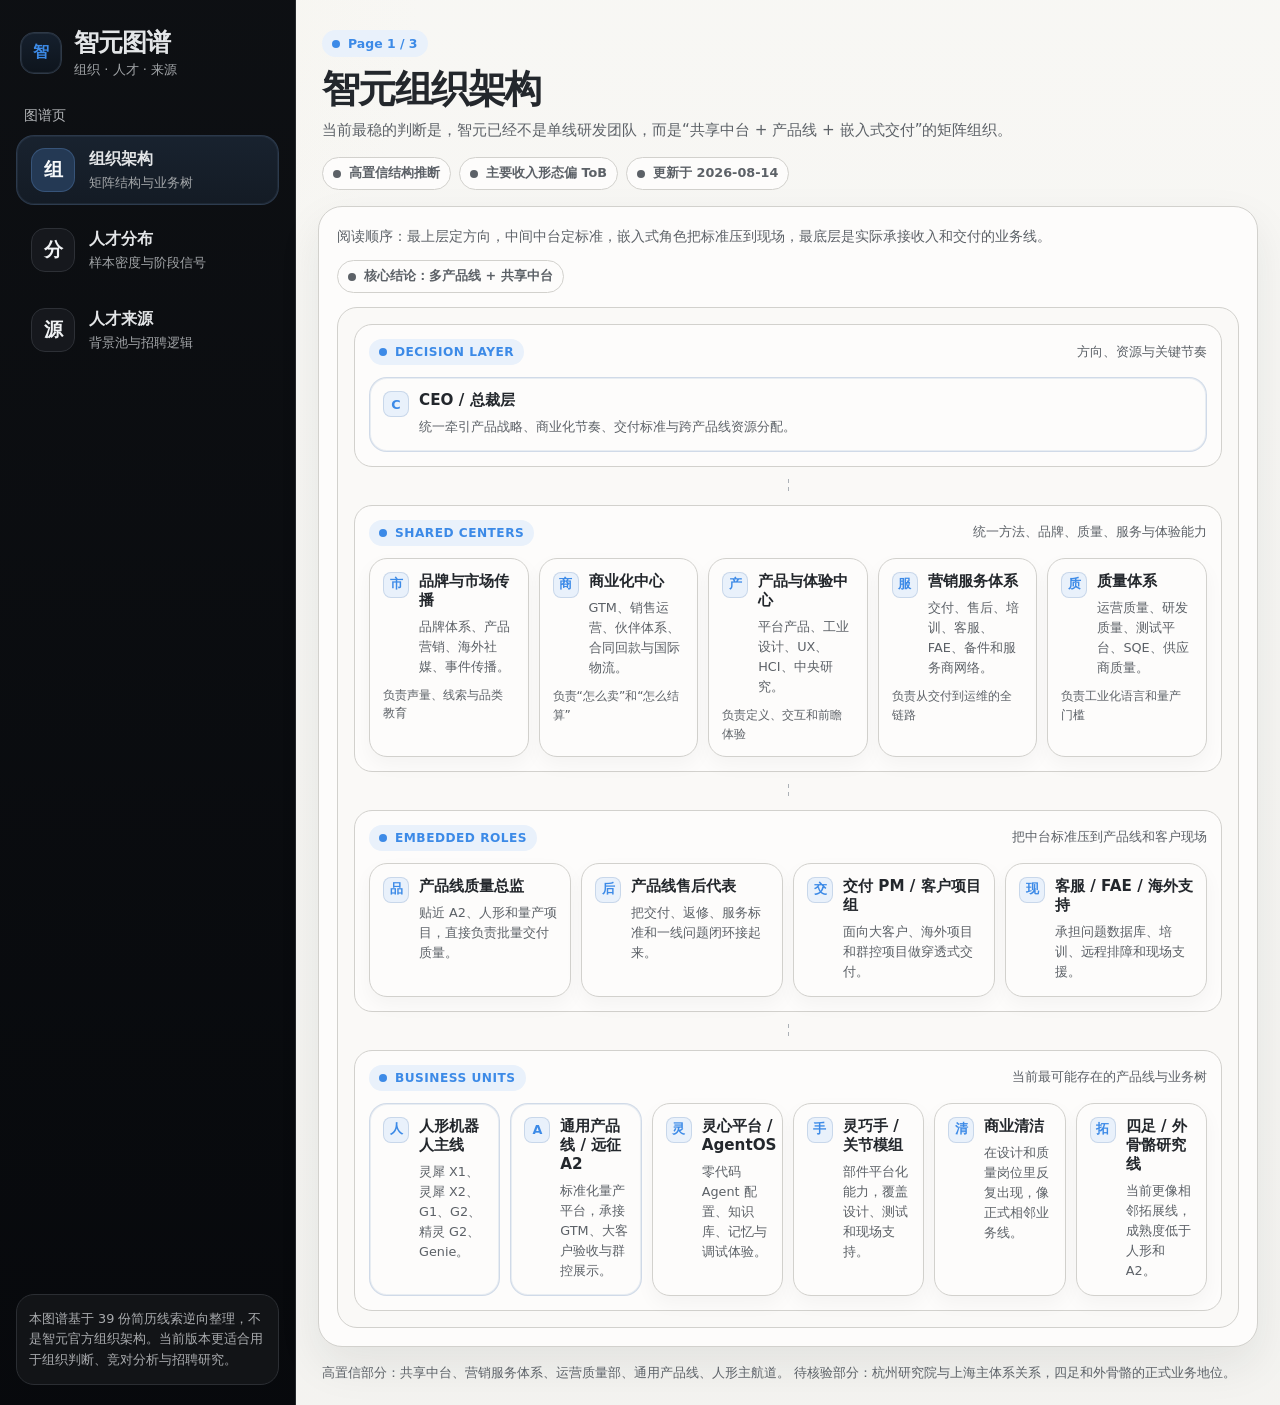
==== commit 92302f8f: "Restructure site into three architecture pages" ====
--- a/index.html
+++ b/index.html
@@ -3,1123 +3,291 @@
   <head>
     <meta charset="UTF-8" />
     <meta name="viewport" content="width=device-width, initial-scale=1.0" />
-    <title>智元组织结构图与业务线图谱</title>
+    <title>智元组织架构 | 智元图谱</title>
     <meta
       name="description"
-      content="基于 39 份简历线索逆向推断的智元组织结构图、业务线图谱与组织运行框架。"
+      content="基于 39 份简历线索逆向推断的智元组织架构图。"
     />
-    <style>
-      @import url("https://fonts.googleapis.com/css2?family=Noto+Sans+SC:wght@400;500;700;800&family=Sora:wght@500;600;700;800&display=swap");
-
-      :root {
-        color-scheme: light;
-        --bg: oklch(96.9% 0.006 85);
-        --paper: oklch(99.5% 0.003 85);
-        --paper-soft: oklch(98.8% 0.004 85);
-        --ink: oklch(26% 0.02 248);
-        --muted: oklch(48% 0.016 248);
-        --line: oklch(86% 0.01 85);
-        --blue: oklch(63% 0.16 248);
-        --blue-soft: oklch(96% 0.016 247);
-        --green: oklch(72% 0.1 158);
-        --green-soft: oklch(96% 0.014 160);
-        --orange: oklch(77% 0.12 74);
-        --orange-soft: oklch(96.5% 0.016 74);
-        --purple: oklch(67% 0.15 312);
-        --purple-soft: oklch(96.2% 0.018 311);
-        --shadow: 0 14px 36px oklch(32% 0.018 248 / 0.08);
-        --radius-xl: 24px;
-        --radius-lg: 18px;
-        --radius-md: 14px;
-        --radius-sm: 999px;
-      }
-
-      * {
-        box-sizing: border-box;
-      }
-
-      html {
-        scroll-behavior: smooth;
-      }
-
-      body {
-        margin: 0;
-        font-family: "Noto Sans SC", "PingFang SC", "Hiragino Sans GB",
-          sans-serif;
-        color: var(--ink);
-        background:
-          radial-gradient(circle at top left, oklch(94.5% 0.03 90 / 0.55), transparent 28%),
-          radial-gradient(circle at 100% 12%, oklch(94.4% 0.022 248 / 0.5), transparent 24%),
-          linear-gradient(180deg, var(--bg), oklch(95.8% 0.006 85));
-      }
-
-      body::before {
-        content: "";
-        position: fixed;
-        inset: 0;
-        pointer-events: none;
-        opacity: 0.2;
-        background-image:
-          radial-gradient(oklch(54% 0.01 85 / 0.55) 0.6px, transparent 0.6px);
-        background-size: 14px 14px;
-      }
-
-      a {
-        color: inherit;
-      }
-
-      .page {
-        width: min(1280px, calc(100% - 28px));
-        margin: 0 auto;
-        padding: 18px 0 36px;
-        position: relative;
-      }
-
-      .masthead {
-        display: grid;
-        grid-template-columns: minmax(0, 1.35fr) minmax(320px, 0.95fr);
-        gap: 18px;
-        align-items: start;
-        margin-bottom: 16px;
-      }
-
-      .masthead-block,
-      .signal-panel,
-      .board,
-      .note-bar {
-        border: 1px solid var(--line);
-        border-radius: var(--radius-xl);
-        background: var(--paper);
-        box-shadow: var(--shadow);
-      }
-
-      .masthead-block {
-        padding: 18px 20px;
-      }
-
-      .eyebrow,
-      .board-label,
-      .legend-chip,
-      .mini-chip,
-      .node-chip,
-      .status-chip {
-        display: inline-flex;
-        align-items: center;
-        gap: 8px;
-        border-radius: var(--radius-sm);
-        font-size: 0.77rem;
-        font-weight: 700;
-        letter-spacing: 0.04em;
-        text-transform: uppercase;
-      }
-
-      .eyebrow {
-        padding: 8px 12px;
-        color: var(--blue);
-        background: var(--blue-soft);
-        font-family: "Sora", sans-serif;
-      }
-
-      .eyebrow::before,
-      .board-label::before,
-      .legend-chip::before,
-      .mini-chip::before,
-      .node-chip::before,
-      .status-chip::before {
-        content: "";
-        width: 8px;
-        height: 8px;
-        border-radius: 50%;
-        background: currentColor;
-      }
-
-      h1,
-      h2,
-      h3,
-      h4 {
-        margin: 0;
-        font-family: "Sora", "Noto Sans SC", sans-serif;
-      }
-
-      h1 {
-        margin-top: 14px;
-        font-size: clamp(1.9rem, 4vw, 3.2rem);
-        line-height: 0.98;
-        letter-spacing: -0.045em;
-      }
-
-      .subtitle {
-        margin-top: 12px;
-        max-width: 62ch;
-        font-size: 0.96rem;
-        line-height: 1.7;
-        color: var(--muted);
-      }
-
-      .mini-row {
-        display: flex;
-        gap: 10px;
-        flex-wrap: wrap;
-        margin-top: 14px;
-      }
-
-      .mini-chip {
-        padding: 7px 10px;
-        color: var(--muted);
-        background: var(--paper-soft);
-        border: 1px solid var(--line);
-        text-transform: none;
-        letter-spacing: 0;
-        font-weight: 600;
-      }
-
-      .signal-panel {
-        padding: 16px;
-        display: grid;
-        gap: 12px;
-        background:
-          linear-gradient(180deg, oklch(99.6% 0.003 85), oklch(98.7% 0.004 85));
-      }
-
-      .signal-card {
-        border: 1px solid var(--line);
-        border-radius: var(--radius-lg);
-        padding: 14px;
-        background: var(--paper);
-      }
-
-      .signal-card h3 {
-        font-size: 0.95rem;
-        margin-bottom: 6px;
-      }
-
-      .signal-card p {
-        margin: 0;
-        font-size: 0.84rem;
-        line-height: 1.55;
-        color: var(--muted);
-      }
-
-      .board {
-        padding: 18px;
-        margin-top: 14px;
-      }
-
-      .board-header {
-        display: flex;
-        justify-content: space-between;
-        align-items: end;
-        gap: 14px;
-        flex-wrap: wrap;
-        margin-bottom: 16px;
-      }
-
-      .board-label {
-        padding: 7px 11px;
-        font-family: "Sora", sans-serif;
-        margin-bottom: 10px;
-      }
-
-      .board-label.is-blue {
-        color: var(--blue);
-        background: var(--blue-soft);
-      }
-
-      .board-label.is-orange {
-        color: var(--orange);
-        background: var(--orange-soft);
-      }
-
-      .board-label.is-purple {
-        color: var(--purple);
-        background: var(--purple-soft);
-      }
-
-      .board-title {
-        font-size: clamp(1.28rem, 2vw, 1.85rem);
-        letter-spacing: -0.03em;
-      }
-
-      .board-copy {
-        margin-top: 8px;
-        max-width: 70ch;
-        font-size: 0.9rem;
-        line-height: 1.65;
-        color: var(--muted);
-      }
-
-      .legend-row {
-        display: flex;
-        gap: 8px;
-        flex-wrap: wrap;
-        justify-content: flex-end;
-      }
-
-      .legend-chip,
-      .status-chip {
-        padding: 7px 10px;
-        border: 1px solid var(--line);
-        text-transform: none;
-        letter-spacing: 0;
-        font-weight: 600;
-        background: var(--paper-soft);
-      }
-
-      .legend-chip.is-blue,
-      .status-chip.is-high {
-        color: var(--blue);
-      }
-
-      .legend-chip.is-green {
-        color: var(--green);
-      }
-
-      .legend-chip.is-orange,
-      .status-chip.is-medium {
-        color: var(--orange);
-      }
-
-      .legend-chip.is-purple,
-      .status-chip.is-low {
-        color: var(--purple);
-      }
-
-      .diagram-stack {
-        display: grid;
-        gap: 10px;
-      }
-
-      .arrow-rail {
-        width: 1px;
-        height: 18px;
-        justify-self: center;
-        background:
-          repeating-linear-gradient(
-            180deg,
-            oklch(54% 0.014 248 / 0.88),
-            oklch(54% 0.014 248 / 0.88) 5px,
-            transparent 5px,
-            transparent 9px
-          );
-      }
-
-      .layer {
-        border: 1.5px solid;
-        border-radius: 20px;
-        padding: 14px;
-      }
-
-      .layer.is-green {
-        border-color: oklch(72% 0.08 158 / 0.5);
-        background: var(--green-soft);
-      }
-
-      .layer.is-blue {
-        border-color: oklch(63% 0.11 248 / 0.45);
-        background: var(--blue-soft);
-      }
-
-      .layer.is-orange {
-        border-color: oklch(77% 0.08 74 / 0.48);
-        background: var(--orange-soft);
-      }
-
-      .layer.is-purple {
-        border-color: oklch(67% 0.1 312 / 0.4);
-        background: var(--purple-soft);
-      }
-
-      .layer-head {
-        display: flex;
-        justify-content: space-between;
-        gap: 10px;
-        align-items: center;
-        flex-wrap: wrap;
-        margin-bottom: 12px;
-      }
-
-      .layer-head h3 {
-        font-size: 1rem;
-      }
-
-      .layer-sub {
-        font-size: 0.8rem;
-        color: var(--muted);
-      }
-
-      .node-grid {
-        display: grid;
-        gap: 10px;
-      }
-
-      .node-grid.is-five {
-        grid-template-columns: repeat(5, minmax(0, 1fr));
-      }
-
-      .node-grid.is-four {
-        grid-template-columns: repeat(4, minmax(0, 1fr));
-      }
-
-      .node-grid.is-seven {
-        grid-template-columns: repeat(7, minmax(0, 1fr));
-      }
-
-      .node {
-        min-width: 0;
-        border: 1px solid oklch(84% 0.012 85);
-        border-radius: var(--radius-lg);
-        background: var(--paper);
-        padding: 13px;
-        box-shadow: 0 7px 18px oklch(28% 0.014 248 / 0.07);
-      }
-
-      .node-top {
-        display: flex;
-        gap: 10px;
-        align-items: start;
-      }
-
-      .node-mark {
-        width: 24px;
-        height: 24px;
-        flex: 0 0 auto;
-        border-radius: 8px;
-        border: 1px solid;
-        position: relative;
-        background: var(--paper);
-      }
-
-      .node-mark::before,
-      .node-mark::after {
-        content: "";
-        position: absolute;
-        background: currentColor;
-      }
-
-      .node-mark::before {
-        width: 10px;
-        height: 2px;
-        left: 6px;
-        top: 11px;
-      }
-
-      .node-mark::after {
-        width: 2px;
-        height: 10px;
-        left: 10px;
-        top: 6px;
-      }
-
-      .node-mark.is-blue {
-        color: var(--blue);
-        border-color: oklch(63% 0.11 248 / 0.28);
-        background: var(--blue-soft);
-      }
-
-      .node-mark.is-green {
-        color: var(--green);
-        border-color: oklch(72% 0.07 158 / 0.28);
-        background: var(--green-soft);
-      }
-
-      .node-mark.is-orange {
-        color: var(--orange);
-        border-color: oklch(77% 0.07 74 / 0.28);
-        background: var(--orange-soft);
-      }
-
-      .node-mark.is-purple {
-        color: var(--purple);
-        border-color: oklch(67% 0.08 312 / 0.28);
-        background: var(--purple-soft);
-      }
-
-      .node h4 {
-        font-size: 0.93rem;
-        line-height: 1.3;
-      }
-
-      .node p {
-        margin: 7px 0 0;
-        font-size: 0.8rem;
-        line-height: 1.55;
-        color: var(--muted);
-      }
-
-      .node-foot {
-        display: flex;
-        gap: 8px;
-        flex-wrap: wrap;
-        margin-top: 9px;
-      }
-
-      .node-chip {
-        padding: 5px 8px;
-        border: 1px solid var(--line);
-        text-transform: none;
-        letter-spacing: 0;
-        font-size: 0.72rem;
-        font-weight: 600;
-        background: var(--paper-soft);
-      }
-
-      .node-chip.is-blue {
-        color: var(--blue);
-      }
-
-      .node-chip.is-green {
-        color: var(--green);
-      }
-
-      .node-chip.is-orange {
-        color: var(--orange);
-      }
-
-      .node-chip.is-purple {
-        color: var(--purple);
-      }
-
-      .map-layout {
-        display: grid;
-        gap: 12px;
-      }
-
-      .map-links {
-        display: grid;
-        grid-template-columns: 1.05fr 0.7fr 1.05fr;
-        gap: 12px;
-      }
-
-      .link-card {
-        border: 1px dashed oklch(80% 0.014 248);
-        border-radius: var(--radius-lg);
-        background: var(--paper);
-        padding: 13px 14px;
-      }
-
-      .link-card h4 {
-        font-size: 0.88rem;
-        margin-bottom: 5px;
-      }
-
-      .link-card p {
-        margin: 0;
-        font-size: 0.8rem;
-        line-height: 1.55;
-        color: var(--muted);
-      }
-
-      .note-bar {
-        padding: 14px;
-        margin-top: 14px;
-      }
-
-      .note-grid {
-        display: grid;
-        grid-template-columns: repeat(3, minmax(0, 1fr));
-        gap: 10px;
-      }
-
-      .note-card {
-        border: 1px solid var(--line);
-        border-radius: var(--radius-lg);
-        background: var(--paper-soft);
-        padding: 12px 13px;
-      }
-
-      .note-card h3 {
-        font-size: 0.9rem;
-        margin-bottom: 6px;
-      }
-
-      .note-card p {
-        margin: 0;
-        font-size: 0.8rem;
-        line-height: 1.55;
-        color: var(--muted);
-      }
-
-      footer {
-        margin-top: 12px;
-        padding: 0 6px;
-        font-size: 0.8rem;
-        color: var(--muted);
-        line-height: 1.6;
-      }
-
-      @media (max-width: 1180px) {
-        .node-grid.is-five,
-        .node-grid.is-seven {
-          grid-template-columns: repeat(3, minmax(0, 1fr));
-        }
-
-        .node-grid.is-four,
-        .map-links,
-        .note-grid {
-          grid-template-columns: repeat(2, minmax(0, 1fr));
-        }
-      }
-
-      @media (max-width: 920px) {
-        .masthead,
-        .note-grid,
-        .map-links {
-          grid-template-columns: 1fr;
-        }
-
-        .node-grid.is-five,
-        .node-grid.is-four,
-        .node-grid.is-seven {
-          grid-template-columns: repeat(2, minmax(0, 1fr));
-        }
-
-        .board {
-          padding: 15px;
-        }
-      }
-
-      @media (max-width: 620px) {
-        .page {
-          width: min(100% - 18px, 1280px);
-          padding-top: 10px;
-        }
-
-        .masthead-block,
-        .signal-panel,
-        .board,
-        .note-bar {
-          border-radius: 18px;
-        }
-
-        .node-grid.is-five,
-        .node-grid.is-four,
-        .node-grid.is-seven,
-        .note-grid {
-          grid-template-columns: 1fr;
-        }
-
-        .board-header,
-        .layer-head {
-          align-items: start;
-        }
-      }
-    </style>
+    <link rel="stylesheet" href="assets/site.css" />
   </head>
   <body>
-    <div class="page">
-      <header class="masthead">
-        <section class="masthead-block">
-          <div class="eyebrow">Zhiyuan Reverse Engineered Map</div>
-          <h1>智元组织结构图 + 业务线图谱</h1>
-          <p class="subtitle">
-            基于 39 份简历线索逆向整理。当前最稳的判断是，智元已经不是单线研发团队，而是“共享中台 + 产品线 + 嵌入式交付”的矩阵组织。
-          </p>
-          <div class="mini-row">
-            <span class="mini-chip">更新于 2026-08-14</span>
-            <span class="mini-chip">主要收入形态偏 ToB</span>
-            <span class="mini-chip">非官方推断版本</span>
+    <div class="app">
+      <aside class="sidebar">
+        <div class="brand">
+          <div class="brand-mark">智</div>
+          <div>
+            <div class="brand-name">智元图谱</div>
+            <div class="brand-sub">组织 · 人才 · 来源</div>
           </div>
-        </section>
-
-        <aside class="signal-panel">
-          <article class="signal-card">
-            <h3>组织锚点</h3>
-            <p>通用产品线、营销服务体系、运营质量部、中央研究部，这些抬头说明组织单元已较正式。</p>
-          </article>
-          <article class="signal-card">
-            <h3>阶段信号</h3>
-            <p>备件中心、海外交付、第三方服务商、PPAP、DVPV 同时出现，说明公司已进入规模化交付期。</p>
-          </article>
-          <article class="signal-card">
-            <h3>核心结论</h3>
-            <p>主航道是人形机器人，同时向平台软件、核心模组和相邻机器人形态扩张。</p>
-          </article>
-        </aside>
-      </header>
-
-      <section class="board" id="org">
-        <div class="board-header">
-          <div>
-            <div class="board-label is-blue">Org Diagram</div>
-            <h2 class="board-title">组织结构图</h2>
-            <p class="board-copy">
-              阅读方式很简单：上层定方向，中台定标准，中间的嵌入角色负责把标准压到现场，底层是各条产品线和业务单元。
+        </div>
+
+        <div>
+          <div class="nav-group-title">图谱页</div>
+          <nav class="nav-list" aria-label="页面导航">
+            <a class="nav-item" href="index.html" aria-current="page">
+              <div class="nav-icon">组</div>
+              <div class="nav-copy">
+                <strong>组织架构</strong>
+                <span>矩阵结构与业务树</span>
+              </div>
+            </a>
+            <a class="nav-item" href="talent-distribution.html">
+              <div class="nav-icon">分</div>
+              <div class="nav-copy">
+                <strong>人才分布</strong>
+                <span>样本密度与阶段信号</span>
+              </div>
+            </a>
+            <a class="nav-item" href="talent-sources.html">
+              <div class="nav-icon">源</div>
+              <div class="nav-copy">
+                <strong>人才来源</strong>
+                <span>背景池与招聘逻辑</span>
+              </div>
+            </a>
+          </nav>
+        </div>
+
+        <div class="sidebar-note">
+          本图谱基于 39 份简历线索逆向整理，不是智元官方组织架构。当前版本更适合用于组织判断、竞对分析与招聘研究。
+        </div>
+      </aside>
+
+      <main class="workspace">
+        <div class="workspace-shell">
+          <header class="page-head">
+            <div class="page-chip">Page 1 / 3</div>
+            <h1>智元组织架构</h1>
+            <p>
+              当前最稳的判断是，智元已经不是单线研发团队，而是“共享中台 + 产品线 + 嵌入式交付”的矩阵组织。
             </p>
-          </div>
-          <div class="legend-row">
-            <span class="legend-chip is-blue">共享中台</span>
-            <span class="legend-chip is-green">产品线 / BU</span>
-            <span class="legend-chip is-orange">交付执行</span>
-          </div>
-        </div>
-
-        <div class="diagram-stack">
-          <section class="layer is-orange">
-            <div class="layer-head">
-              <div>
-                <h3>Decision Layer</h3>
-                <div class="layer-sub">方向、资源与关键节奏</div>
-              </div>
-              <span class="status-chip is-high">高置信</span>
+            <div class="meta-row">
+              <span class="meta-chip">高置信结构推断</span>
+              <span class="meta-chip">主要收入形态偏 ToB</span>
+              <span class="meta-chip">更新于 2026-08-14</span>
             </div>
-            <div class="node-grid">
-              <article class="node">
-                <div class="node-top">
-                  <div class="node-mark is-orange"></div>
-                  <div>
-                    <h4>CEO / 总裁层</h4>
-                    <p>统一牵引产品战略、商业化节奏、交付标准与跨产品线资源分配。</p>
-                  </div>
-                </div>
-              </article>
+          </header>
+
+          <section class="canvas">
+            <div class="canvas-note">
+              <p>
+                阅读顺序：最上层定方向，中间中台定标准，嵌入式角色把标准压到现场，最底层是实际承接收入和交付的业务线。
+              </p>
+              <span class="cell-chip">核心结论：多产品线 + 共享中台</span>
+            </div>
+
+            <div class="board">
+              <section class="band">
+                <div class="band-head">
+                  <div class="band-label">Decision Layer</div>
+                  <div class="band-sub">方向、资源与关键节奏</div>
+                </div>
+                <div class="diagram-grid cols-1">
+                  <article class="node is-primary">
+                    <div class="node-top">
+                      <div class="node-mark">C</div>
+                      <div>
+                        <h3>CEO / 总裁层</h3>
+                        <p>统一牵引产品战略、商业化节奏、交付标准与跨产品线资源分配。</p>
+                      </div>
+                    </div>
+                  </article>
+                </div>
+              </section>
+
+              <div class="connector" aria-hidden="true"></div>
+
+              <section class="band">
+                <div class="band-head">
+                  <div class="band-label">Shared Centers</div>
+                  <div class="band-sub">统一方法、品牌、质量、服务与体验能力</div>
+                </div>
+                <div class="diagram-grid cols-5">
+                  <article class="node">
+                    <div class="node-top">
+                      <div class="node-mark">市</div>
+                      <div>
+                        <h4>品牌与市场传播</h4>
+                        <p>品牌体系、产品营销、海外社媒、事件传播。</p>
+                      </div>
+                    </div>
+                    <div class="node-meta">负责声量、线索与品类教育</div>
+                  </article>
+
+                  <article class="node">
+                    <div class="node-top">
+                      <div class="node-mark">商</div>
+                      <div>
+                        <h4>商业化中心</h4>
+                        <p>GTM、销售运营、伙伴体系、合同回款与国际物流。</p>
+                      </div>
+                    </div>
+                    <div class="node-meta">负责“怎么卖”和“怎么结算”</div>
+                  </article>
+
+                  <article class="node">
+                    <div class="node-top">
+                      <div class="node-mark">产</div>
+                      <div>
+                        <h4>产品与体验中心</h4>
+                        <p>平台产品、工业设计、UX、HCI、中央研究。</p>
+                      </div>
+                    </div>
+                    <div class="node-meta">负责定义、交互和前瞻体验</div>
+                  </article>
+
+                  <article class="node">
+                    <div class="node-top">
+                      <div class="node-mark">服</div>
+                      <div>
+                        <h4>营销服务体系</h4>
+                        <p>交付、售后、培训、客服、FAE、备件和服务商网络。</p>
+                      </div>
+                    </div>
+                    <div class="node-meta">负责从交付到运维的全链路</div>
+                  </article>
+
+                  <article class="node">
+                    <div class="node-top">
+                      <div class="node-mark">质</div>
+                      <div>
+                        <h4>质量体系</h4>
+                        <p>运营质量、研发质量、测试平台、SQE、供应商质量。</p>
+                      </div>
+                    </div>
+                    <div class="node-meta">负责工业化语言和量产门槛</div>
+                  </article>
+                </div>
+              </section>
+
+              <div class="connector" aria-hidden="true"></div>
+
+              <section class="band">
+                <div class="band-head">
+                  <div class="band-label">Embedded Roles</div>
+                  <div class="band-sub">把中台标准压到产品线和客户现场</div>
+                </div>
+                <div class="diagram-grid cols-4">
+                  <article class="node">
+                    <div class="node-top">
+                      <div class="node-mark">品</div>
+                      <div>
+                        <h4>产品线质量总监</h4>
+                        <p>贴近 A2、人形和量产项目，直接负责批量交付质量。</p>
+                      </div>
+                    </div>
+                  </article>
+
+                  <article class="node">
+                    <div class="node-top">
+                      <div class="node-mark">后</div>
+                      <div>
+                        <h4>产品线售后代表</h4>
+                        <p>把交付、返修、服务标准和一线问题闭环接起来。</p>
+                      </div>
+                    </div>
+                  </article>
+
+                  <article class="node">
+                    <div class="node-top">
+                      <div class="node-mark">交</div>
+                      <div>
+                        <h4>交付 PM / 客户项目组</h4>
+                        <p>面向大客户、海外项目和群控项目做穿透式交付。</p>
+                      </div>
+                    </div>
+                  </article>
+
+                  <article class="node">
+                    <div class="node-top">
+                      <div class="node-mark">现</div>
+                      <div>
+                        <h4>客服 / FAE / 海外支持</h4>
+                        <p>承担问题数据库、培训、远程排障和现场支援。</p>
+                      </div>
+                    </div>
+                  </article>
+                </div>
+              </section>
+
+              <div class="connector" aria-hidden="true"></div>
+
+              <section class="band">
+                <div class="band-head">
+                  <div class="band-label">Business Units</div>
+                  <div class="band-sub">当前最可能存在的产品线与业务树</div>
+                </div>
+                <div class="diagram-grid cols-6">
+                  <article class="node is-primary">
+                    <div class="node-top">
+                      <div class="node-mark">人</div>
+                      <div>
+                        <h4>人形机器人主线</h4>
+                        <p>灵犀 X1、灵犀 X2、G1、G2、精灵 G2、Genie。</p>
+                      </div>
+                    </div>
+                  </article>
+
+                  <article class="node is-primary">
+                    <div class="node-top">
+                      <div class="node-mark">A</div>
+                      <div>
+                        <h4>通用产品线 / 远征 A2</h4>
+                        <p>标准化量产平台，承接 GTM、大客户验收与群控展示。</p>
+                      </div>
+                    </div>
+                  </article>
+
+                  <article class="node">
+                    <div class="node-top">
+                      <div class="node-mark">灵</div>
+                      <div>
+                        <h4>灵心平台 / AgentOS</h4>
+                        <p>零代码 Agent 配置、知识库、记忆与调试体验。</p>
+                      </div>
+                    </div>
+                  </article>
+
+                  <article class="node">
+                    <div class="node-top">
+                      <div class="node-mark">手</div>
+                      <div>
+                        <h4>灵巧手 / 关节模组</h4>
+                        <p>部件平台化能力，覆盖设计、测试和现场支持。</p>
+                      </div>
+                    </div>
+                  </article>
+
+                  <article class="node">
+                    <div class="node-top">
+                      <div class="node-mark">清</div>
+                      <div>
+                        <h4>商业清洁</h4>
+                        <p>在设计和质量岗位里反复出现，像正式相邻业务线。</p>
+                      </div>
+                    </div>
+                  </article>
+
+                  <article class="node">
+                    <div class="node-top">
+                      <div class="node-mark">拓</div>
+                      <div>
+                        <h4>四足 / 外骨骼研究线</h4>
+                        <p>当前更像相邻拓展线，成熟度低于人形和 A2。</p>
+                      </div>
+                    </div>
+                  </article>
+                </div>
+              </section>
             </div>
           </section>
 
-          <div class="arrow-rail" aria-hidden="true"></div>
-
-          <section class="layer is-blue">
-            <div class="layer-head">
-              <div>
-                <h3>Shared Centers</h3>
-                <div class="layer-sub">统一方法、品牌、质量、服务与体验能力</div>
-              </div>
-              <span class="status-chip is-high">公司级中台</span>
-            </div>
-
-            <div class="node-grid is-five">
-              <article class="node">
-                <div class="node-top">
-                  <div class="node-mark is-green"></div>
-                  <div>
-                    <h4>品牌与市场传播</h4>
-                    <p>品牌体系、产品营销、海外社媒、事件传播。</p>
-                  </div>
-                </div>
-                <div class="node-foot">
-                  <span class="node-chip is-green">品牌</span>
-                  <span class="node-chip is-green">传播</span>
-                  <span class="node-chip is-green">线索</span>
-                </div>
-              </article>
-
-              <article class="node">
-                <div class="node-top">
-                  <div class="node-mark is-blue"></div>
-                  <div>
-                    <h4>商业化中心</h4>
-                    <p>GTM、销售运营、伙伴体系、合同回款与国际物流。</p>
-                  </div>
-                </div>
-                <div class="node-foot">
-                  <span class="node-chip is-blue">GTM</span>
-                  <span class="node-chip is-blue">销售运营</span>
-                </div>
-              </article>
-
-              <article class="node">
-                <div class="node-top">
-                  <div class="node-mark is-purple"></div>
-                  <div>
-                    <h4>产品与体验中心</h4>
-                    <p>平台产品、工业设计、UX、HCI、中央研究。</p>
-                  </div>
-                </div>
-                <div class="node-foot">
-                  <span class="node-chip is-purple">平台产品</span>
-                  <span class="node-chip is-purple">中央研究</span>
-                </div>
-              </article>
-
-              <article class="node">
-                <div class="node-top">
-                  <div class="node-mark is-orange"></div>
-                  <div>
-                    <h4>营销服务体系</h4>
-                    <p>交付、售后、培训、客服、FAE、备件和服务商网络。</p>
-                  </div>
-                </div>
-                <div class="node-foot">
-                  <span class="node-chip is-orange">交付</span>
-                  <span class="node-chip is-orange">售后</span>
-                  <span class="node-chip is-orange">认证</span>
-                </div>
-              </article>
-
-              <article class="node">
-                <div class="node-top">
-                  <div class="node-mark is-blue"></div>
-                  <div>
-                    <h4>质量体系</h4>
-                    <p>运营质量、研发质量、测试平台、SQE、供应商质量。</p>
-                  </div>
-                </div>
-                <div class="node-foot">
-                  <span class="node-chip is-blue">运营质量部</span>
-                  <span class="node-chip is-blue">测试</span>
-                </div>
-              </article>
-            </div>
-          </section>
-
-          <div class="arrow-rail" aria-hidden="true"></div>
-
-          <section class="layer is-purple">
-            <div class="layer-head">
-              <div>
-                <h3>Embedded Execution</h3>
-                <div class="layer-sub">把中台标准压到产品线与客户现场</div>
-              </div>
-              <span class="status-chip is-medium">现场角色</span>
-            </div>
-
-            <div class="node-grid is-four">
-              <article class="node">
-                <div class="node-top">
-                  <div class="node-mark is-purple"></div>
-                  <div>
-                    <h4>产品线质量总监</h4>
-                    <p>贴近 A2、人形和量产项目，负责批量交付质量。</p>
-                  </div>
-                </div>
-              </article>
-
-              <article class="node">
-                <div class="node-top">
-                  <div class="node-mark is-orange"></div>
-                  <div>
-                    <h4>产品线售后代表</h4>
-                    <p>把交付、返修、服务标准和一线问题闭环接起来。</p>
-                  </div>
-                </div>
-              </article>
-
-              <article class="node">
-                <div class="node-top">
-                  <div class="node-mark is-blue"></div>
-                  <div>
-                    <h4>交付 PM / 客户项目组</h4>
-                    <p>面向大客户、海外项目和群控项目做穿透式交付。</p>
-                  </div>
-                </div>
-              </article>
-
-              <article class="node">
-                <div class="node-top">
-                  <div class="node-mark is-green"></div>
-                  <div>
-                    <h4>客服 / FAE / 海外支持</h4>
-                    <p>承担问题数据库、培训、远程排障和现场支援。</p>
-                  </div>
-                </div>
-              </article>
-            </div>
-          </section>
-
-          <div class="arrow-rail" aria-hidden="true"></div>
-
-          <section class="layer is-green">
-            <div class="layer-head">
-              <div>
-                <h3>Business Units</h3>
-                <div class="layer-sub">当前最可能存在的产品线与业务树</div>
-              </div>
-              <span class="status-chip is-medium">部分需继续核验</span>
-            </div>
-
-            <div class="node-grid is-seven">
-              <article class="node">
-                <div class="node-top">
-                  <div class="node-mark is-green"></div>
-                  <div>
-                    <h4>人形机器人主线</h4>
-                    <p>灵犀 X1、灵犀 X2、G1、G2、精灵 G2、Genie。</p>
-                  </div>
-                </div>
-              </article>
-
-              <article class="node">
-                <div class="node-top">
-                  <div class="node-mark is-blue"></div>
-                  <div>
-                    <h4>通用产品线 / 远征 A2</h4>
-                    <p>标准化量产平台，承接 GTM、大客户验收与群控展示。</p>
-                  </div>
-                </div>
-              </article>
-
-              <article class="node">
-                <div class="node-top">
-                  <div class="node-mark is-purple"></div>
-                  <div>
-                    <h4>灵心平台 / AgentOS</h4>
-                    <p>零代码 Agent 配置、知识库、记忆与调试体验。</p>
-                  </div>
-                </div>
-              </article>
-
-              <article class="node">
-                <div class="node-top">
-                  <div class="node-mark is-blue"></div>
-                  <div>
-                    <h4>灵巧手 / 关节模组</h4>
-                    <p>部件平台化能力，覆盖设计、测试和现场支持。</p>
-                  </div>
-                </div>
-              </article>
-
-              <article class="node">
-                <div class="node-top">
-                  <div class="node-mark is-orange"></div>
-                  <div>
-                    <h4>商业清洁</h4>
-                    <p>在设计和质量岗位里反复出现，像正式相邻业务线。</p>
-                  </div>
-                </div>
-              </article>
-
-              <article class="node">
-                <div class="node-top">
-                  <div class="node-mark is-green"></div>
-                  <div>
-                    <h4>四足</h4>
-                    <p>目前更多出现在售后与质量链路，成熟度低于人形与 A2。</p>
-                  </div>
-                </div>
-              </article>
-
-              <article class="node">
-                <div class="node-top">
-                  <div class="node-mark is-purple"></div>
-                  <div>
-                    <h4>外骨骼 / 研究线</h4>
-                    <p>主要依赖杭州研究院线索，是否同树仍需单独核验。</p>
-                  </div>
-                </div>
-              </article>
-            </div>
-          </section>
-        </div>
-      </section>
-
-      <section class="board" id="lines">
-        <div class="board-header">
-          <div>
-            <div class="board-label is-orange">Business Map</div>
-            <h2 class="board-title">业务线图谱</h2>
-            <p class="board-copy">
-              如果只看经营逻辑，智元当前更像“三层组合”：核心量产线提供收入，平台能力线提供复用底座，相邻拓展线提供未来增长选项。
-            </p>
+          <div class="footer-note">
+            高置信部分：共享中台、营销服务体系、运营质量部、通用产品线、人形主航道。
+            待核验部分：杭州研究院与上海主体系关系，四足和外骨骼的正式业务地位。
           </div>
-          <div class="legend-row">
-            <span class="legend-chip is-orange">核心量产</span>
-            <span class="legend-chip is-blue">平台能力</span>
-            <span class="legend-chip is-purple">相邻拓展</span>
-          </div>
-        </div>
-
-        <div class="map-layout">
-          <section class="layer is-orange">
-            <div class="layer-head">
-              <div>
-                <h3>Core Monetization Lanes</h3>
-                <div class="layer-sub">收入主线，交付信号最完整</div>
-              </div>
-              <span class="status-chip is-high">量产最稳</span>
-            </div>
-            <div class="node-grid is-four">
-              <article class="node">
-                <div class="node-top">
-                  <div class="node-mark is-orange"></div>
-                  <div>
-                    <h4>人形机器人</h4>
-                    <p>最完整闭环，品牌、交付、服务和质量资源最集中。</p>
-                  </div>
-                </div>
-                <div class="node-foot">
-                  <span class="node-chip is-orange">主航道</span>
-                  <span class="node-chip is-orange">海外交付</span>
-                </div>
-              </article>
-
-              <article class="node">
-                <div class="node-top">
-                  <div class="node-mark is-orange"></div>
-                  <div>
-                    <h4>远征 A2</h4>
-                    <p>更标准化，承担大客户、群控和平台复制角色。</p>
-                  </div>
-                </div>
-                <div class="node-foot">
-                  <span class="node-chip is-orange">标准产品</span>
-                  <span class="node-chip is-orange">PPAP</span>
-                </div>
-              </article>
-
-              <article class="node">
-                <div class="node-top">
-                  <div class="node-mark is-green"></div>
-                  <div>
-                    <h4>交付侧拉动</h4>
-                    <p>备件、培训、售后和服务商网络已经围绕这两条主线建起来。</p>
-                  </div>
-                </div>
-              </article>
-
-              <article class="node">
-                <div class="node-top">
-                  <div class="node-mark is-blue"></div>
-                  <div>
-                    <h4>品牌侧拉动</h4>
-                    <p>热点传播、海外社媒和大型事件营销都在为主线放大认知。</p>
-                  </div>
-                </div>
-              </article>
-            </div>
-          </section>
-
-          <div class="arrow-rail" aria-hidden="true"></div>
-
-          <section class="layer is-blue">
-            <div class="layer-head">
-              <div>
-                <h3>Platform Capability Lanes</h3>
-                <div class="layer-sub">多产品形态共享的能力地基</div>
-              </div>
-              <span class="status-chip is-medium">复用层</span>
-            </div>
-            <div class="node-grid is-four">
-              <article class="node">
-                <div class="node-top">
-                  <div class="node-mark is-blue"></div>
-                  <div>
-                    <h4>灵心平台 / AgentOS</h4>
-                    <p>让机器人能力从“功能”变成“可配置的平台产品”。</p>
-                  </div>
-                </div>
-              </article>
-
-              <article class="node">
-                <div class="node-top">
-                  <div class="node-mark is-blue"></div>
-                  <div>
-                    <h4>灵巧手 / 关节 / 控制器</h4>
-                    <p>从部件设计、测试规范到 FAE，都在走平台化路线。</p>
-                  </div>
-                </div>
-              </article>
-
-              <article class="node">
-                <div class="node-top">
-                  <div class="node-mark is-purple"></div>
-                  <div>
-                    <h4>中央研究 / HCI</h4>
-                    <p>补前瞻交互、行为设计和研究型体验能力。</p>
-                  </div>
-                </div>
-              </article>
-
-              <article class="node">
-                <div class="node-top">
-                  <div class="node-mark is-green"></div>
-                  <div>
-                    <h4>测试与质量底座</h4>
-                    <p>测试平台、供应商质量与运营质量一起构成工业化底盘。</p>
-                  </div>
-                </div>
-              </article>
-            </div>
-          </section>
-
-          <div class="arrow-rail" aria-hidden="true"></div>
-
-          <section class="layer is-purple">
-            <div class="layer-head">
-              <div>
-                <h3>Adjacent Expansion Lanes</h3>
-                <div class="layer-sub">可复用能力外溢后的增长备选项</div>
-              </div>
-              <span class="status-chip is-low">仍需补证</span>
-            </div>
-            <div class="node-grid is-four">
-              <article class="node">
-                <div class="node-top">
-                  <div class="node-mark is-purple"></div>
-                  <div>
-                    <h4>商业清洁</h4>
-                    <p>较像正式业务线，可能承担更稳定的商用收入。</p>
-                  </div>
-                </div>
-              </article>
-
-              <article class="node">
-                <div class="node-top">
-                  <div class="node-mark is-purple"></div>
-                  <div>
-                    <h4>四足</h4>
-                    <p>目前更像预备产品线或项目群，服务和质量已提前布点。</p>
-                  </div>
-                </div>
-              </article>
-
-              <article class="node">
-                <div class="node-top">
-                  <div class="node-mark is-purple"></div>
-                  <div>
-                    <h4>外骨骼</h4>
-                    <p>研究线特征更强，需要进一步确认与上海主体系的关系。</p>
-                  </div>
-                </div>
-              </article>
-
-              <article class="node">
-                <div class="node-top">
-                  <div class="node-mark is-green"></div>
-                  <div>
-                    <h4>组织含义</h4>
-                    <p>智元不像单一人形公司，而像具身智能主航道上的平台化机器人公司。</p>
-                  </div>
-                </div>
-              </article>
-            </div>
-          </section>
-
-          <div class="map-links">
-            <article class="link-card">
-              <h4>收入判断</h4>
-              <p>当前收入抓手最可能来自人形机器人主线与通用产品线，ToC 更多承担品牌放大器角色。</p>
-            </article>
-            <article class="link-card">
-              <h4>复用判断</h4>
-              <p>平台软件、部件模组、测试和质量体系，是多条业务线共享的真实底层资产。</p>
-            </article>
-            <article class="link-card">
-              <h4>扩张判断</h4>
-              <p>商业清洁、四足和外骨骼体现出“相邻市场延展”，不是只讲单一人形故事。</p>
-            </article>
-          </div>
-        </div>
-      </section>
-
-      <section class="note-bar">
-        <div class="note-grid">
-          <article class="note-card">
-            <h3>高置信部分</h3>
-            <p>多产品线存在，品牌和商业化独立建制，交付和质量体系都已明显成形。</p>
-          </article>
-          <article class="note-card">
-            <h3>最强证据链</h3>
-            <p>备件中心、海外交付、服务商网络、运营质量部、产品线质量总监，这些都不是早期 Demo 公司的配置。</p>
-          </article>
-          <article class="note-card">
-            <h3>待核验部分</h3>
-            <p>杭州智元研究院与上海主体系的关系，四足和外骨骼的正式业务地位，以及 Genie 与精灵 G2 的产品归属。</p>
-          </article>
-        </div>
-      </section>
-
-      <footer>
-        页面说明：本页基于简历岗位线索逆向整理，适合内部沟通、竞对判断和招聘分析。对外引用时，建议明确标注“基于公开招聘与候选人简历线索的非官方推断”。
-      </footer>
+        </div>
+      </main>
     </div>
   </body>
 </html>
--- a/assets/site.css
+++ b/assets/site.css
@@ -0,0 +1,548 @@
+:root {
+  color-scheme: light;
+  --shell: oklch(17% 0.008 260);
+  --shell-2: oklch(21% 0.01 260);
+  --shell-line: oklch(28% 0.008 260);
+  --surface: oklch(97.6% 0.004 95);
+  --panel: oklch(99.2% 0.002 95);
+  --panel-soft: oklch(98.2% 0.003 95);
+  --ink: oklch(27% 0.012 255);
+  --muted: oklch(49% 0.012 255);
+  --line: oklch(86% 0.006 95);
+  --line-strong: oklch(76% 0.01 248);
+  --accent: oklch(63% 0.16 255);
+  --accent-soft: oklch(95.6% 0.016 255);
+  --shadow: 0 18px 44px oklch(25% 0.01 255 / 0.08);
+  --radius-xl: 24px;
+  --radius-lg: 18px;
+  --radius-md: 14px;
+  --radius-sm: 12px;
+  --space-1: 8px;
+  --space-2: 12px;
+  --space-3: 16px;
+  --space-4: 20px;
+  --space-5: 28px;
+}
+
+* {
+  box-sizing: border-box;
+}
+
+html {
+  scroll-behavior: smooth;
+}
+
+body {
+  margin: 0;
+  min-height: 100vh;
+  font-family: -apple-system, BlinkMacSystemFont, "Segoe UI", system-ui,
+    "PingFang SC", "Hiragino Sans GB", sans-serif;
+  background:
+    radial-gradient(circle at top left, oklch(95% 0.02 95 / 0.45), transparent 22%),
+    linear-gradient(180deg, var(--surface), oklch(96.4% 0.004 95));
+  color: var(--ink);
+}
+
+a {
+  color: inherit;
+  text-decoration: none;
+}
+
+.app {
+  min-height: 100vh;
+  display: grid;
+  grid-template-columns: 296px minmax(0, 1fr);
+}
+
+.sidebar {
+  background:
+    linear-gradient(180deg, var(--shell), oklch(14% 0.008 260));
+  color: oklch(92% 0.004 255);
+  padding: 20px 16px;
+  border-right: 1px solid var(--shell-line);
+  display: flex;
+  flex-direction: column;
+  gap: 20px;
+}
+
+.brand {
+  display: flex;
+  align-items: center;
+  gap: 12px;
+  padding: 6px 4px 2px;
+}
+
+.brand-mark {
+  width: 42px;
+  height: 42px;
+  border-radius: 14px;
+  display: grid;
+  place-items: center;
+  font-size: 1rem;
+  font-weight: 800;
+  color: var(--accent);
+  background: linear-gradient(180deg, oklch(24% 0.03 255), oklch(19% 0.02 255));
+  border: 1px solid oklch(34% 0.03 255);
+  box-shadow: inset 0 0 0 1px oklch(42% 0.03 255 / 0.35);
+}
+
+.brand-name {
+  font-size: 1.55rem;
+  font-weight: 800;
+  letter-spacing: -0.04em;
+}
+
+.brand-sub {
+  margin-top: 2px;
+  font-size: 0.82rem;
+  color: oklch(72% 0.005 255);
+}
+
+.nav-group-title {
+  font-size: 0.85rem;
+  color: oklch(77% 0.005 255);
+  margin: 6px 8px 10px;
+}
+
+.nav-list {
+  display: grid;
+  gap: 10px;
+}
+
+.nav-item {
+  display: flex;
+  align-items: center;
+  gap: 14px;
+  padding: 12px 14px;
+  border-radius: 18px;
+  border: 1px solid transparent;
+  color: oklch(92% 0.004 255);
+  transition: background-color 160ms ease, border-color 160ms ease,
+    color 160ms ease;
+}
+
+.nav-item:hover {
+  background: oklch(23% 0.012 260);
+  border-color: oklch(32% 0.012 260);
+}
+
+.nav-item[aria-current="page"] {
+  background: linear-gradient(
+    180deg,
+    oklch(25% 0.028 255),
+    oklch(22% 0.022 255)
+  );
+  border-color: oklch(45% 0.05 255 / 0.5);
+  box-shadow: inset 0 0 0 1px oklch(43% 0.04 255 / 0.24);
+}
+
+.nav-icon {
+  width: 44px;
+  height: 44px;
+  flex: 0 0 auto;
+  border-radius: 14px;
+  display: grid;
+  place-items: center;
+  font-size: 1.2rem;
+  font-weight: 800;
+  background: oklch(21% 0.01 260);
+  border: 1px solid oklch(31% 0.01 260);
+  color: oklch(96% 0.003 255);
+}
+
+.nav-item[aria-current="page"] .nav-icon {
+  background: oklch(34% 0.055 255);
+  border-color: oklch(50% 0.08 255 / 0.62);
+  color: oklch(98% 0.003 255);
+}
+
+.nav-copy strong {
+  display: block;
+  font-size: 1.02rem;
+  font-weight: 750;
+}
+
+.nav-copy span {
+  display: block;
+  margin-top: 4px;
+  font-size: 0.82rem;
+  color: oklch(72% 0.005 255);
+}
+
+.sidebar-note {
+  margin-top: auto;
+  padding: 14px 12px;
+  border-radius: 18px;
+  border: 1px solid oklch(30% 0.01 260);
+  background: oklch(19% 0.008 260);
+  font-size: 0.8rem;
+  line-height: 1.6;
+  color: oklch(74% 0.005 255);
+}
+
+.workspace {
+  padding: 22px;
+}
+
+.workspace-shell {
+  display: grid;
+  gap: 16px;
+  max-width: 1180px;
+}
+
+.page-head {
+  padding: 8px 4px 0;
+}
+
+.page-chip {
+  display: inline-flex;
+  align-items: center;
+  gap: 8px;
+  padding: 6px 10px;
+  border-radius: 999px;
+  background: var(--accent-soft);
+  color: var(--accent);
+  font-size: 0.78rem;
+  font-weight: 700;
+}
+
+.page-chip::before,
+.meta-chip::before,
+.band-label::before,
+.cell-chip::before {
+  content: "";
+  width: 8px;
+  height: 8px;
+  border-radius: 50%;
+  background: currentColor;
+}
+
+.page-head h1 {
+  margin: 12px 0 0;
+  font-size: clamp(1.7rem, 3vw, 2.5rem);
+  line-height: 1.02;
+  letter-spacing: -0.04em;
+}
+
+.page-head p {
+  margin: 10px 0 0;
+  max-width: 72ch;
+  font-size: 0.95rem;
+  line-height: 1.65;
+  color: var(--muted);
+}
+
+.meta-row {
+  display: flex;
+  gap: 8px;
+  flex-wrap: wrap;
+  margin-top: 14px;
+}
+
+.meta-chip,
+.cell-chip {
+  display: inline-flex;
+  align-items: center;
+  gap: 8px;
+  padding: 7px 10px;
+  border-radius: 999px;
+  border: 1px solid var(--line);
+  background: var(--panel);
+  color: var(--muted);
+  font-size: 0.8rem;
+  font-weight: 600;
+}
+
+.canvas {
+  border: 1px solid var(--line);
+  border-radius: var(--radius-xl);
+  background: var(--panel);
+  box-shadow: var(--shadow);
+  padding: 18px;
+}
+
+.canvas-note {
+  display: flex;
+  justify-content: space-between;
+  gap: 12px;
+  align-items: start;
+  margin-bottom: 14px;
+  flex-wrap: wrap;
+}
+
+.canvas-note p {
+  margin: 0;
+  font-size: 0.9rem;
+  line-height: 1.6;
+  color: var(--muted);
+}
+
+.board {
+  border: 1px solid var(--line);
+  border-radius: 20px;
+  background: var(--panel-soft);
+  padding: 16px;
+  display: grid;
+  gap: 12px;
+}
+
+.band {
+  border: 1px solid var(--line);
+  border-radius: 18px;
+  background: var(--panel);
+  padding: 14px;
+}
+
+.band-head {
+  display: flex;
+  align-items: center;
+  justify-content: space-between;
+  gap: 12px;
+  flex-wrap: wrap;
+  margin-bottom: 12px;
+}
+
+.band-label {
+  display: inline-flex;
+  align-items: center;
+  gap: 8px;
+  padding: 6px 10px;
+  border-radius: 999px;
+  background: var(--accent-soft);
+  color: var(--accent);
+  font-size: 0.76rem;
+  font-weight: 700;
+  letter-spacing: 0.04em;
+  text-transform: uppercase;
+}
+
+.band-sub {
+  font-size: 0.8rem;
+  color: var(--muted);
+}
+
+.connector {
+  width: 1px;
+  height: 14px;
+  justify-self: center;
+  background:
+    repeating-linear-gradient(
+      180deg,
+      var(--line-strong),
+      var(--line-strong) 4px,
+      transparent 4px,
+      transparent 8px
+    );
+}
+
+.diagram-grid {
+  display: grid;
+  gap: 10px;
+}
+
+.cols-1 {
+  grid-template-columns: 1fr;
+}
+
+.cols-3 {
+  grid-template-columns: repeat(3, minmax(0, 1fr));
+}
+
+.cols-4 {
+  grid-template-columns: repeat(4, minmax(0, 1fr));
+}
+
+.cols-5 {
+  grid-template-columns: repeat(5, minmax(0, 1fr));
+}
+
+.cols-6 {
+  grid-template-columns: repeat(6, minmax(0, 1fr));
+}
+
+.node {
+  min-width: 0;
+  border: 1px solid var(--line);
+  border-radius: var(--radius-lg);
+  background: var(--panel);
+  padding: 13px;
+  box-shadow: 0 8px 20px oklch(23% 0.01 255 / 0.04);
+}
+
+.node.is-primary {
+  border-color: oklch(63% 0.08 255 / 0.3);
+  box-shadow: inset 0 0 0 1px oklch(63% 0.08 255 / 0.14);
+}
+
+.node-top {
+  display: flex;
+  gap: 10px;
+  align-items: start;
+}
+
+.node-mark {
+  width: 26px;
+  height: 26px;
+  flex: 0 0 auto;
+  border-radius: 8px;
+  border: 1px solid oklch(63% 0.08 255 / 0.26);
+  background: var(--accent-soft);
+  color: var(--accent);
+  display: grid;
+  place-items: center;
+  font-size: 0.8rem;
+  font-weight: 800;
+}
+
+.node h3,
+.node h4 {
+  margin: 0;
+  font-size: 0.95rem;
+  line-height: 1.25;
+}
+
+.node p {
+  margin: 7px 0 0;
+  font-size: 0.8rem;
+  line-height: 1.58;
+  color: var(--muted);
+}
+
+.node-meta {
+  margin-top: 9px;
+  font-size: 0.76rem;
+  line-height: 1.5;
+  color: var(--muted);
+}
+
+.count {
+  margin-top: 10px;
+  display: flex;
+  align-items: baseline;
+  gap: 8px;
+}
+
+.count strong {
+  font-size: 1.7rem;
+  letter-spacing: -0.04em;
+}
+
+.count span {
+  font-size: 0.8rem;
+  color: var(--muted);
+}
+
+.insight-row {
+  display: grid;
+  gap: 10px;
+  grid-template-columns: repeat(3, minmax(0, 1fr));
+}
+
+.pipeline-table {
+  display: grid;
+  gap: 10px;
+}
+
+.pipeline-header,
+.pipeline-row {
+  display: grid;
+  grid-template-columns: 1.02fr 0.96fr 1.1fr;
+  gap: 10px;
+}
+
+.pipeline-header {
+  margin-bottom: 2px;
+}
+
+.pipeline-header div {
+  font-size: 0.76rem;
+  font-weight: 700;
+  letter-spacing: 0.04em;
+  text-transform: uppercase;
+  color: var(--muted);
+  padding: 0 4px;
+}
+
+.cell {
+  border: 1px solid var(--line);
+  border-radius: var(--radius-lg);
+  background: var(--panel);
+  padding: 12px 13px;
+}
+
+.cell h4 {
+  margin: 0 0 6px;
+  font-size: 0.9rem;
+  line-height: 1.3;
+}
+
+.cell p,
+.cell ul {
+  margin: 0;
+  font-size: 0.8rem;
+  line-height: 1.58;
+  color: var(--muted);
+}
+
+.cell ul {
+  padding-left: 16px;
+}
+
+.cell ul li + li {
+  margin-top: 4px;
+}
+
+.footer-note {
+  padding: 0 4px;
+  font-size: 0.8rem;
+  color: var(--muted);
+  line-height: 1.6;
+}
+
+@media (max-width: 1120px) {
+  .app {
+    grid-template-columns: 250px minmax(0, 1fr);
+  }
+
+  .cols-5,
+  .cols-6 {
+    grid-template-columns: repeat(3, minmax(0, 1fr));
+  }
+
+  .cols-4,
+  .pipeline-header,
+  .pipeline-row,
+  .insight-row {
+    grid-template-columns: repeat(2, minmax(0, 1fr));
+  }
+}
+
+@media (max-width: 860px) {
+  .app {
+    grid-template-columns: 1fr;
+  }
+
+  .sidebar {
+    gap: 16px;
+    border-right: 0;
+    border-bottom: 1px solid var(--shell-line);
+  }
+
+  .nav-list {
+    grid-template-columns: 1fr;
+  }
+
+  .workspace {
+    padding: 16px;
+  }
+
+  .cols-3,
+  .cols-4,
+  .cols-5,
+  .cols-6,
+  .pipeline-header,
+  .pipeline-row,
+  .insight-row {
+    grid-template-columns: 1fr;
+  }
+}
